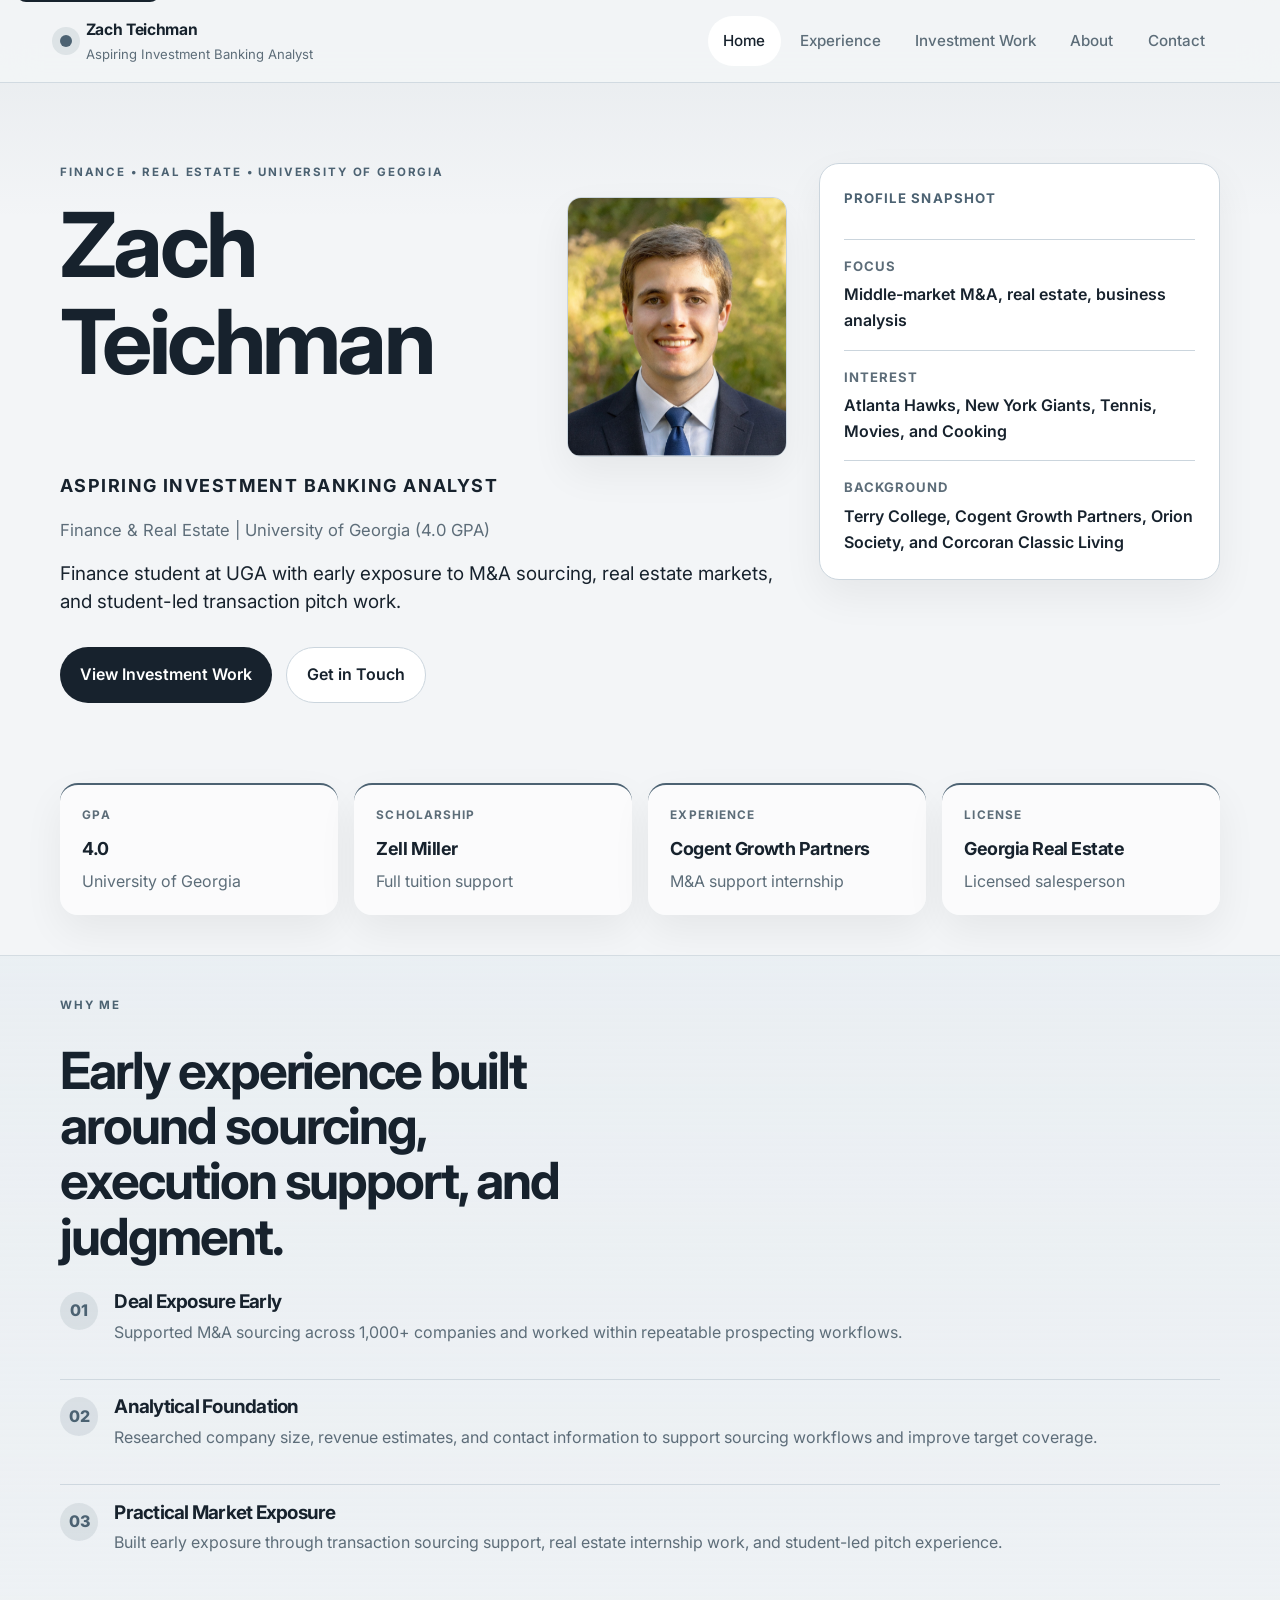
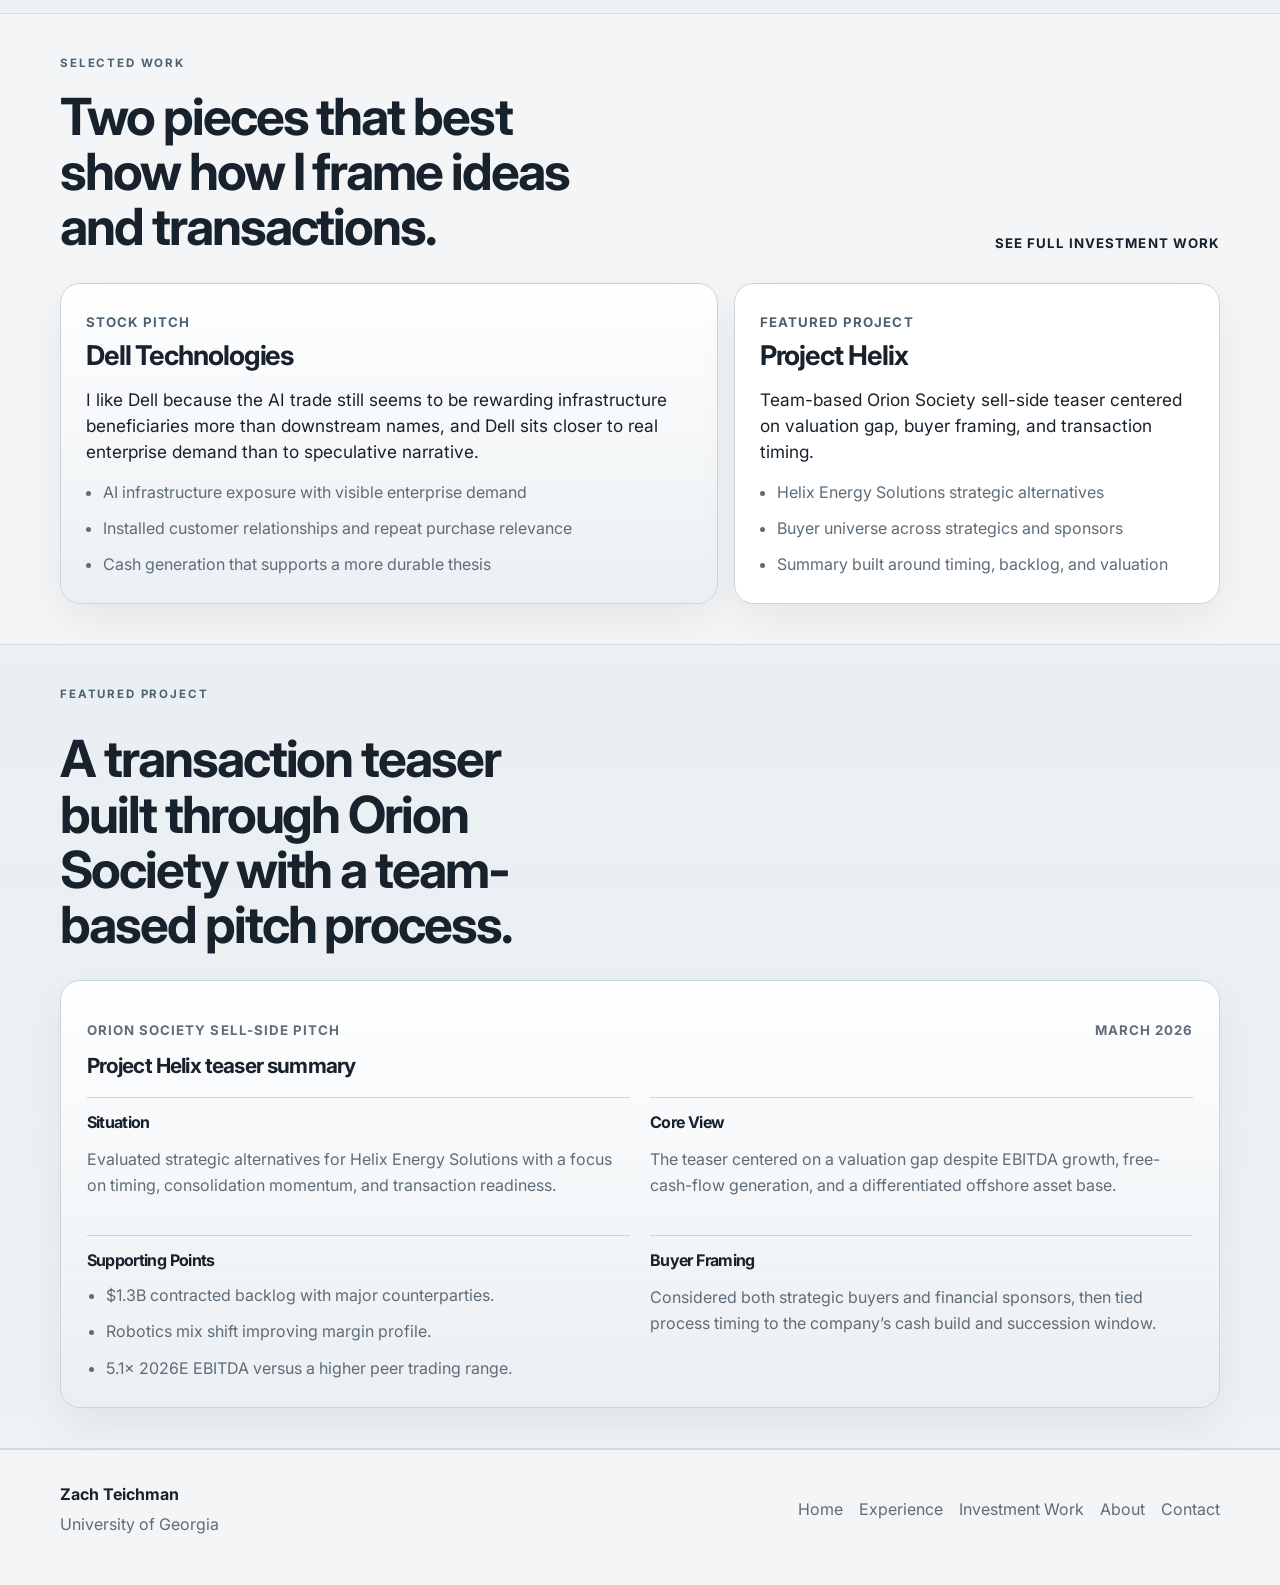
==== index.html @ d1f84307 "Refine homepage layout" ====
<!DOCTYPE html>
<html lang="en">
  <head>
    <meta charset="UTF-8" />
    <meta name="viewport" content="width=device-width, initial-scale=1.0" />
    <title>Zach Teichman | Aspiring Investment Banking Analyst</title>
    <meta
      name="description"
      content="Personal portfolio for Zach Teichman, an aspiring investment banking analyst focused on finance, real estate, and structured investment analysis."
    />
    <link rel="preconnect" href="https://fonts.googleapis.com" />
    <link rel="preconnect" href="https://fonts.gstatic.com" crossorigin />
    <link
      href="https://fonts.googleapis.com/css2?family=Inter:wght@400;500;600;700;800&display=swap"
      rel="stylesheet"
    />
    <link rel="stylesheet" href="styles.css" />
    <script defer src="script.js"></script>
  </head>
  <body data-page="home">
    <a class="skip-link" href="#main">Skip to content</a>
    <header class="site-header">
      <div class="container header-inner">
        <a class="brand" href="index.html" aria-label="Zach Teichman home">
          <span class="brand-mark"></span>
          <span class="brand-text">
            <strong>Zach Teichman</strong>
            <span>Aspiring Investment Banking Analyst</span>
          </span>
        </a>
        <button
          class="nav-toggle"
          type="button"
          aria-expanded="false"
          aria-controls="site-nav"
          aria-label="Open navigation"
        >
          <span></span>
          <span></span>
        </button>
        <nav class="site-nav" id="site-nav" aria-label="Primary">
          <a href="index.html">Home</a>
          <a href="experience.html">Experience</a>
          <a href="investment-work.html">Investment Work</a>
          <a href="about.html">About</a>
          <a href="contact.html">Contact</a>
        </nav>
      </div>
    </header>

    <main id="main">
      <section class="hero reveal-section">
        <div class="container hero-grid">
          <div class="hero-copy">
            <p class="eyebrow">Finance • Real Estate • University of Georgia</p>
            <div class="hero-name-row">
              <h1>Zach Teichman</h1>
              <img
                class="headshot-image hero-headshot"
                src="headshot.jpg"
                alt="Portrait of Zach Teichman"
              />
              <div class="headshot-placeholder hero-headshot-placeholder">
                Add your image as <strong>headshot.jpg</strong> in this folder.
              </div>
            </div>
            <p class="hero-title">Aspiring Investment Banking Analyst</p>
            <p class="hero-subtitle">
              Finance &amp; Real Estate | University of Georgia (4.0 GPA)
            </p>
            <p class="hero-value">
              Finance student at UGA with early exposure to M&amp;A sourcing, real
              estate markets, and student-led transaction pitch work.
            </p>
            <div class="hero-actions">
              <a class="button button-primary" href="investment-work.html"
                >View Investment Work</a
              >
              <a class="button button-secondary" href="contact.html">Get in Touch</a>
            </div>
          </div>
          <aside class="hero-panel">
            <div class="snapshot-shell">
              <div class="panel-label">Profile Snapshot</div>
              <dl class="metric-list">
                <div>
                  <dt>Focus</dt>
                  <dd>Middle-market M&amp;A, real estate, business analysis</dd>
                </div>
                <div>
                  <dt>Interest</dt>
                  <dd>Atlanta Hawks, New York Giants, Tennis, Movies, and Cooking</dd>
                </div>
                <div>
                  <dt>Background</dt>
                  <dd>Terry College, Cogent Growth Partners, Orion Society, and Corcoran Classic Living</dd>
                </div>
              </dl>
            </div>
          </aside>
        </div>
      </section>

      <section class="section reveal-section">
        <div class="container">
          <div class="proof-strip">
            <div class="proof-item">
              <span>GPA</span>
              <strong>4.0</strong>
              <p>University of Georgia</p>
            </div>
            <div class="proof-item">
              <span>Scholarship</span>
              <strong>Zell Miller</strong>
              <p>Full tuition support</p>
            </div>
            <div class="proof-item">
              <span>Experience</span>
              <strong>Cogent Growth Partners</strong>
              <p>M&amp;A support internship</p>
            </div>
            <div class="proof-item">
              <span>License</span>
              <strong>Georgia Real Estate</strong>
              <p>Licensed salesperson</p>
            </div>
          </div>
        </div>
      </section>

      <section class="section section-alt reveal-section">
        <div class="container">
          <div class="section-heading">
            <p class="eyebrow">Why Me</p>
            <h2>Early experience built around sourcing, execution support, and judgment.</h2>
          </div>
          <div class="credentials-list">
            <article class="credential-row">
              <div class="feature-index">01</div>
              <div>
                <h3>Deal Exposure Early</h3>
                <p>
                  Supported M&amp;A sourcing across 1,000+ companies and worked
                  within repeatable prospecting workflows.
                </p>
              </div>
            </article>
            <article class="credential-row">
              <div class="feature-index">02</div>
              <div>
                <h3>Analytical Foundation</h3>
                <p>
                  Researched company size, revenue estimates, and contact information
                  to support sourcing workflows and improve target coverage.
                </p>
              </div>
            </article>
            <article class="credential-row">
              <div class="feature-index">03</div>
              <div>
                <h3>Practical Market Exposure</h3>
                <p>
                  Built early exposure through transaction sourcing support, real
                  estate internship work, and student-led pitch experience.
                </p>
              </div>
            </article>
          </div>
        </div>
      </section>

      <section class="section reveal-section">
        <div class="container">
          <div class="section-heading section-heading-inline">
            <div>
              <p class="eyebrow">Selected Work</p>
              <h2>Two pieces that best show how I frame ideas and transactions.</h2>
            </div>
            <a class="text-link" href="investment-work.html">See full investment work</a>
          </div>
          <div class="featured-work-layout">
            <article class="spotlight-card spotlight-primary">
              <div class="spotlight-header">
                <span class="info-kicker">Stock Pitch</span>
                <h3>Dell Technologies</h3>
              </div>
              <p class="spotlight-summary">
                I like Dell because the AI trade still seems to be rewarding
                infrastructure beneficiaries more than downstream names, and Dell
                sits closer to real enterprise demand than to speculative narrative.
              </p>
              <ul class="clean-list">
                <li>AI infrastructure exposure with visible enterprise demand</li>
                <li>Installed customer relationships and repeat purchase relevance</li>
                <li>Cash generation that supports a more durable thesis</li>
              </ul>
            </article>
            <article class="spotlight-card">
              <div class="spotlight-header">
                <span class="info-kicker">Featured Project</span>
                <h3>Project Helix</h3>
              </div>
              <p class="spotlight-summary">
                Team-based Orion Society sell-side teaser centered on valuation gap,
                buyer framing, and transaction timing.
              </p>
              <ul class="clean-list">
                <li>Helix Energy Solutions strategic alternatives</li>
                <li>Buyer universe across strategics and sponsors</li>
                <li>Summary built around timing, backlog, and valuation</li>
              </ul>
            </article>
          </div>
        </div>
      </section>

      <section class="section section-alt reveal-section">
        <div class="container">
          <div class="section-heading">
            <p class="eyebrow">Featured Project</p>
            <h2>A transaction teaser built through Orion Society with a team-based pitch process.</h2>
          </div>
          <article class="analysis-card feature-project-card">
            <div class="analysis-header">
              <div>
                <p class="info-kicker">Orion Society Sell-Side Pitch</p>
                <h2>Project Helix teaser summary</h2>
              </div>
              <p class="role-meta">March 2026</p>
            </div>
            <div class="analysis-grid">
              <section>
                <h3>Situation</h3>
                <p>
                  Evaluated strategic alternatives for Helix Energy Solutions with a
                  focus on timing, consolidation momentum, and transaction readiness.
                </p>
              </section>
              <section>
                <h3>Core View</h3>
                <p>
                  The teaser centered on a valuation gap despite EBITDA growth,
                  free-cash-flow generation, and a differentiated offshore asset base.
                </p>
              </section>
              <section>
                <h3>Supporting Points</h3>
                <ul class="bullet-list compact">
                  <li>$1.3B contracted backlog with major counterparties.</li>
                  <li>Robotics mix shift improving margin profile.</li>
                  <li>5.1x 2026E EBITDA versus a higher peer trading range.</li>
                </ul>
              </section>
              <section>
                <h3>Buyer Framing</h3>
                <p>
                  Considered both strategic buyers and financial sponsors, then tied
                  process timing to the company’s cash build and succession window.
                </p>
              </section>
            </div>
          </article>
        </div>
      </section>
    </main>

    <footer class="site-footer">
      <div class="container footer-inner">
        <div>
          <strong>Zach Teichman</strong>
          <p>University of Georgia</p>
        </div>
        <div class="footer-links">
          <a href="index.html">Home</a>
          <a href="experience.html">Experience</a>
          <a href="investment-work.html">Investment Work</a>
          <a href="about.html">About</a>
          <a href="contact.html">Contact</a>
        </div>
      </div>
    </footer>
  </body>
</html>
---- styles.css ----
:root {
  --bg: #f3f5f7;
  --surface: #ffffff;
  --surface-alt: #e9eef2;
  --text: #17222d;
  --muted: #5d6d79;
  --line: #cbd5dd;
  --accent: #4c6272;
  --accent-soft: rgba(76, 98, 114, 0.12);
  --container: 1160px;
  --container-narrow: 820px;
  --radius: 20px;
  --shadow: 0 16px 40px rgba(20, 20, 20, 0.06);
}

*,
*::before,
*::after {
  box-sizing: border-box;
}

html {
  scroll-behavior: smooth;
}

body {
  margin: 0;
  min-width: 320px;
  font-family: "Inter", system-ui, sans-serif;
  background:
    linear-gradient(180deg, rgba(76, 98, 114, 0.08), transparent 220px),
    var(--bg);
  color: var(--text);
  line-height: 1.6;
}

a {
  color: inherit;
  text-decoration: none;
}

img {
  max-width: 100%;
  display: block;
}

button,
a {
  -webkit-tap-highlight-color: transparent;
}

.skip-link {
  position: absolute;
  left: 1rem;
  top: -3rem;
  padding: 0.75rem 1rem;
  background: var(--text);
  color: #fff;
  border-radius: 10px;
  z-index: 100;
}

.skip-link:focus {
  top: 1rem;
}

.container {
  width: min(calc(100% - 2rem), var(--container));
  margin: 0 auto;
}

.narrow {
  width: min(100%, var(--container-narrow));
}

.site-header {
  position: sticky;
  top: 0;
  z-index: 20;
  border-bottom: 1px solid rgba(203, 213, 221, 0.85);
  background: rgba(243, 245, 247, 0.9);
  backdrop-filter: blur(18px);
}

.header-inner {
  display: flex;
  align-items: center;
  justify-content: space-between;
  gap: 1rem;
  padding: 1rem 0;
}

.brand {
  display: inline-flex;
  align-items: center;
  gap: 0.85rem;
  min-width: 0;
}

.brand-mark {
  width: 12px;
  height: 12px;
  flex: 0 0 auto;
  border-radius: 999px;
  background: var(--accent);
  box-shadow: 0 0 0 8px var(--accent-soft);
}

.brand-text {
  display: grid;
  gap: 0.12rem;
}

.brand-text strong {
  font-size: 0.98rem;
  letter-spacing: -0.02em;
}

.brand-text span:last-child {
  color: var(--muted);
  font-size: 0.82rem;
}

.site-nav {
  display: flex;
  align-items: center;
  gap: 0.25rem;
}

.site-nav a {
  padding: 0.8rem 0.95rem;
  border-radius: 999px;
  color: var(--muted);
  font-size: 0.95rem;
  font-weight: 500;
  transition: color 180ms ease, background-color 180ms ease;
}

.site-nav a:hover,
.site-nav a:focus-visible,
.site-nav a.is-active {
  color: var(--text);
  background: var(--surface);
}

.nav-toggle {
  display: none;
  width: 48px;
  height: 48px;
  padding: 0;
  border: 1px solid var(--line);
  border-radius: 14px;
  background: var(--surface);
  align-items: center;
  justify-content: center;
  flex-direction: column;
  gap: 5px;
  cursor: pointer;
}

.nav-toggle span {
  width: 18px;
  height: 2px;
  background: var(--text);
  transition: transform 180ms ease, opacity 180ms ease;
}

.hero,
.page-hero {
  padding: 5rem 0 2.5rem;
}

.page-hero:has(h1:only-child) {
  padding-bottom: 1.25rem;
}

.hero-grid {
  display: grid;
  grid-template-columns: minmax(0, 1.45fr) minmax(300px, 0.8fr);
  gap: 2rem;
  align-items: end;
}

.hero-name-row {
  display: grid;
  grid-template-columns: minmax(0, 1fr) 220px;
  gap: 1.5rem;
  align-items: start;
}

.eyebrow {
  margin: 0 0 1rem;
  color: var(--accent);
  text-transform: uppercase;
  letter-spacing: 0.16em;
  font-size: 0.72rem;
  font-weight: 700;
}

h1,
h2,
h3 {
  margin: 0;
  letter-spacing: -0.04em;
  line-height: 1.08;
}

h1 {
  max-width: 11ch;
  font-size: clamp(3rem, 7vw, 5.9rem);
}

.hero-title {
  margin: 0.9rem 0 0.3rem;
  font-size: 1.12rem;
  font-weight: 700;
  color: var(--text);
  text-transform: uppercase;
  letter-spacing: 0.08em;
}

.hero-subtitle,
.hero-value,
.hero-note,
.page-intro,
.body-copy p,
.info-card p,
.feature-card p,
.work-card p,
.analysis-card p,
.bullet-list,
.idea-row span {
  color: var(--muted);
}

.hero-subtitle,
.hero-value,
.hero-note,
.page-intro {
  max-width: 62ch;
  font-size: 1.04rem;
}

.hero-value {
  margin-top: 1rem;
  color: var(--text);
  font-size: 1.18rem;
  line-height: 1.45;
}

.hero-note {
  margin-top: 0.9rem;
}

.hero-actions {
  display: flex;
  flex-wrap: wrap;
  gap: 0.9rem;
  margin-top: 2rem;
}

.button {
  display: inline-flex;
  align-items: center;
  justify-content: center;
  min-height: 48px;
  padding: 0.9rem 1.25rem;
  border-radius: 999px;
  font-weight: 600;
  transition: transform 180ms ease, background-color 180ms ease, color 180ms ease;
}

.button:hover,
.button:focus-visible {
  transform: translateY(-1px);
}

.button-primary {
  background: var(--text);
  color: #fff;
}

.button-secondary {
  border: 1px solid var(--line);
  background: var(--surface);
}

.hero-panel,
.info-card,
.feature-card,
.work-card,
.analysis-card,
.contact-card,
.timeline-item {
  background: var(--surface);
  border: 1px solid var(--line);
  border-radius: var(--radius);
  box-shadow: var(--shadow);
}

.hero-panel {
  display: grid;
  gap: 1rem;
  padding: 1.5rem;
  align-self: start;
}

.snapshot-shell {
  display: grid;
  gap: 0.85rem;
}

.headshot-placeholder {
  min-height: 360px;
  display: flex;
  align-items: flex-end;
  padding: 1.2rem;
  border: 1px dashed var(--line);
  border-radius: calc(var(--radius) - 6px);
  background:
    linear-gradient(180deg, rgba(76, 98, 114, 0.12), rgba(23, 34, 45, 0.03)),
    var(--surface-alt);
  color: var(--muted);
  font-weight: 500;
}

.headshot-image {
  display: none;
  width: 100%;
  min-height: 360px;
  max-height: 460px;
  object-fit: cover;
  object-position: center top;
  border: 1px solid var(--line);
  border-radius: calc(var(--radius) - 6px);
}

.hero-headshot {
  min-height: auto;
  height: 260px;
  max-height: none;
  box-shadow: var(--shadow);
}

.hero-headshot-placeholder {
  min-height: 260px;
}

.panel-label,
.info-kicker,
.role-meta,
.text-link {
  font-size: 0.83rem;
  font-weight: 700;
  letter-spacing: 0.08em;
  text-transform: uppercase;
}

.panel-label,
.info-kicker {
  color: var(--accent);
}

.metric-list {
  display: grid;
  gap: 1rem;
  margin: 1rem 0 0;
}

.metric-list div {
  padding-top: 1rem;
  border-top: 1px solid var(--line);
}

.metric-list dt {
  margin-bottom: 0.35rem;
  font-size: 0.82rem;
  font-weight: 700;
  letter-spacing: 0.08em;
  text-transform: uppercase;
  color: var(--muted);
}

.metric-list dd {
  margin: 0;
  font-weight: 600;
}

.section {
  padding: 2.5rem 0;
}

.section-alt {
  background: linear-gradient(180deg, rgba(233, 238, 242, 0.92), rgba(233, 238, 242, 0.55));
  border-top: 1px solid rgba(203, 213, 221, 0.75);
  border-bottom: 1px solid rgba(203, 213, 221, 0.75);
}

.section-heading {
  display: grid;
  gap: 0.75rem;
  margin-bottom: 1.75rem;
}

.section-heading h2,
.page-hero h1 {
  max-width: 16ch;
  font-size: clamp(2.1rem, 4vw, 3.7rem);
}

.section-heading-inline {
  grid-template-columns: minmax(0, 1fr) auto;
  align-items: end;
}

.text-link {
  color: var(--text);
}

.proof-grid,
.feature-grid,
.work-grid,
.detail-grid {
  display: grid;
  grid-template-columns: repeat(12, minmax(0, 1fr));
  gap: 1rem;
}

.proof-grid .info-card {
  grid-column: span 4;
}

.feature-grid .feature-card,
.work-grid .work-card,
.detail-grid .info-card {
  grid-column: span 4;
}

.info-card,
.feature-card,
.work-card {
  padding: 1.4rem;
}

.info-card h3,
.feature-card h3,
.work-card h3,
.analysis-card h2,
.timeline-item h2 {
  margin-top: 0.6rem;
  font-size: 1.3rem;
}

.feature-index {
  display: inline-flex;
  align-items: center;
  justify-content: center;
  width: 2.4rem;
  height: 2.4rem;
  border-radius: 999px;
  background: var(--accent-soft);
  color: var(--accent);
  font-weight: 800;
}

.proof-strip {
  display: grid;
  grid-template-columns: repeat(4, minmax(0, 1fr));
  gap: 1rem;
}

.proof-item {
  padding: 1.3rem 1.4rem;
  border-top: 2px solid var(--accent);
  background: rgba(255, 255, 255, 0.62);
  border-radius: 18px;
  backdrop-filter: blur(12px);
  box-shadow: var(--shadow);
}

.proof-item span {
  display: block;
  margin-bottom: 0.6rem;
  color: var(--muted);
  text-transform: uppercase;
  letter-spacing: 0.09em;
  font-size: 0.74rem;
  font-weight: 700;
}

.proof-item strong {
  display: block;
  font-size: 1.12rem;
  letter-spacing: -0.03em;
}

.proof-item p {
  margin: 0.35rem 0 0;
  color: var(--muted);
}

.credibility-layout {
  display: grid;
  grid-template-columns: minmax(0, 1.35fr) minmax(280px, 0.8fr);
  gap: 1.25rem;
  align-items: start;
}

.credentials-list {
  display: grid;
  gap: 1rem;
}

.credential-row {
  display: grid;
  grid-template-columns: auto minmax(0, 1fr);
  gap: 1rem;
  align-items: start;
  padding: 1.1rem 0;
  border-top: 1px solid rgba(203, 213, 221, 0.9);
}

.credential-row:first-child {
  padding-top: 0;
  border-top: 0;
}

.credential-row h3 {
  font-size: 1.18rem;
}

.credential-row p {
  margin: 0.45rem 0 0;
  color: var(--muted);
}

.focus-panel {
  padding: 1.5rem;
  background: linear-gradient(180deg, rgba(255, 255, 255, 0.88), rgba(233, 238, 242, 0.72));
  border: 1px solid var(--line);
  border-radius: var(--radius);
  box-shadow: var(--shadow);
}

.focus-panel h3 {
  margin-top: 0.25rem;
  font-size: 1.45rem;
}

.clean-list {
  margin: 1rem 0 0;
  padding-left: 1.1rem;
  color: var(--muted);
}

.clean-list li + li {
  margin-top: 0.65rem;
}

.featured-work-layout {
  display: grid;
  grid-template-columns: minmax(0, 1.15fr) minmax(0, 0.85fr);
  gap: 1rem;
}

.spotlight-card {
  padding: 1.55rem;
  background: var(--surface);
  border: 1px solid var(--line);
  border-radius: var(--radius);
  box-shadow: var(--shadow);
  transition: transform 220ms ease, box-shadow 220ms ease;
}

.spotlight-card:hover {
  transform: translateY(-2px);
  box-shadow: 0 20px 50px rgba(20, 20, 20, 0.09);
}

.spotlight-primary {
  background: linear-gradient(180deg, rgba(255, 255, 255, 0.94), rgba(233, 238, 242, 0.8));
}

.spotlight-header h3 {
  margin-top: 0.45rem;
  font-size: 1.7rem;
}

.spotlight-summary {
  margin: 1rem 0 0;
  color: var(--text);
  font-size: 1.08rem;
  line-height: 1.5;
}

.feature-project-card {
  background: linear-gradient(180deg, rgba(255, 255, 255, 0.94), rgba(233, 238, 242, 0.82));
}

.page-main {
  padding-bottom: 2rem;
}

.timeline {
  display: grid;
  gap: 1.25rem;
}

.timeline-item,
.analysis-card,
.contact-card {
  padding: 1.6rem;
}

.role-header,
.analysis-header,
.contact-row,
.idea-row {
  display: flex;
  align-items: baseline;
  justify-content: space-between;
  gap: 1rem;
}

.role-meta {
  color: var(--muted);
}

.bullet-list {
  margin: 1.25rem 0 0;
  padding-left: 1.2rem;
}

.bullet-list li + li {
  margin-top: 0.7rem;
}

.compact {
  margin-top: 0.85rem;
}

.analysis-card + .analysis-card {
  margin-top: 1rem;
}

.about-highlight,
.about-personal {
  margin-top: 1.5rem;
}

.about-photo-block {
  margin-bottom: 1.5rem;
}

.about-photo-card {
  overflow: hidden;
}

.family-photo-image {
  display: none;
  width: 100%;
  max-height: 520px;
  object-fit: cover;
  object-position: center;
  border-radius: calc(var(--radius) - 2px);
}

.family-photo-placeholder {
  display: flex;
  align-items: flex-end;
  min-height: 280px;
  padding: 1.2rem;
  border: 1px dashed var(--line);
  border-radius: calc(var(--radius) - 6px);
  background:
    linear-gradient(180deg, rgba(76, 98, 114, 0.12), rgba(23, 34, 45, 0.03)),
    var(--surface-alt);
  color: var(--muted);
  font-weight: 500;
}

.analysis-grid {
  display: grid;
  grid-template-columns: repeat(2, minmax(0, 1fr));
  gap: 1.25rem;
  margin-top: 1.25rem;
}

.analysis-grid section {
  padding-top: 1rem;
  border-top: 1px solid var(--line);
}

.analysis-grid h3 {
  font-size: 1rem;
}

.resource-links {
  display: grid;
  gap: 0.85rem;
  margin-top: 1.25rem;
  padding-top: 1rem;
  border-top: 1px solid var(--line);
}

.pitch-banner {
  display: grid;
  grid-template-columns: minmax(0, 0.7fr) minmax(0, 1fr);
  gap: 1.25rem;
  padding: 1.25rem 1.4rem;
  margin-bottom: 1rem;
  background: linear-gradient(180deg, rgba(233, 238, 242, 0.82), rgba(255, 255, 255, 0.88));
  border: 1px solid var(--line);
  border-radius: 18px;
}

.pitch-banner h2 {
  margin-top: 0.2rem;
  font-size: 1.9rem;
}

.pitch-banner p {
  margin: 0;
  color: var(--muted);
  align-self: center;
}

.pitch-banner-secondary {
  margin-top: 1rem;
}

.pitch-card {
  transition: transform 220ms ease, box-shadow 220ms ease;
}

.pitch-card:hover {
  transform: translateY(-2px);
  box-shadow: 0 20px 50px rgba(20, 20, 20, 0.09);
}

.pitch-card-primary {
  border-top: 2px solid var(--accent);
}

.resource-note {
  margin: 0;
  color: var(--muted);
  font-size: 0.96rem;
}

.idea-list {
  display: grid;
  gap: 0.9rem;
  margin-top: 1.25rem;
}

.idea-row {
  padding-top: 0.9rem;
  border-top: 1px solid var(--line);
}

.body-copy {
  display: grid;
  gap: 1rem;
}

.contact-card {
  display: grid;
  gap: 1rem;
}

.contact-row {
  padding-top: 0.9rem;
  border-top: 1px solid var(--line);
}

.contact-row:first-child {
  padding-top: 0;
  border-top: 0;
}

.contact-row span {
  color: var(--muted);
  text-transform: uppercase;
  letter-spacing: 0.08em;
  font-size: 0.8rem;
  font-weight: 700;
}

.contact-row a {
  font-weight: 600;
  color: var(--accent);
  text-decoration: underline;
  text-decoration-color: rgba(76, 98, 114, 0.35);
  text-underline-offset: 0.18em;
  transition: color 180ms ease, text-decoration-color 180ms ease;
}

.contact-row a:hover,
.contact-row a:focus-visible {
  color: var(--text);
  text-decoration-color: var(--accent);
}

.site-footer {
  padding: 2rem 0 3rem;
  border-top: 1px solid rgba(203, 213, 221, 0.85);
}

.footer-inner {
  display: flex;
  align-items: center;
  justify-content: space-between;
  gap: 1rem;
}

.footer-inner p {
  margin: 0.25rem 0 0;
  color: var(--muted);
}

.footer-links {
  display: flex;
  flex-wrap: wrap;
  justify-content: flex-end;
  gap: 1rem;
  color: var(--muted);
}

:focus-visible {
  outline: 3px solid rgba(76, 98, 114, 0.35);
  outline-offset: 3px;
}

.reveal-section {
  opacity: 0;
  transform: translateY(14px);
  animation: section-reveal 560ms ease forwards;
}

.reveal-section:nth-of-type(1) {
  animation-delay: 40ms;
}

.reveal-section:nth-of-type(2) {
  animation-delay: 110ms;
}

.reveal-section:nth-of-type(3) {
  animation-delay: 180ms;
}

.reveal-section:nth-of-type(4) {
  animation-delay: 250ms;
}

.reveal-section:nth-of-type(5) {
  animation-delay: 320ms;
}

@keyframes section-reveal {
  to {
    opacity: 1;
    transform: translateY(0);
  }
}

@media (max-width: 960px) {
  .hero-grid,
  .section-heading-inline,
  .analysis-grid,
  .credibility-layout,
  .featured-work-layout,
  .pitch-banner {
    grid-template-columns: 1fr;
  }

  .hero-name-row {
    grid-template-columns: 1fr;
  }

  .proof-strip {
    grid-template-columns: repeat(2, minmax(0, 1fr));
  }

  .hero-headshot,
  .hero-headshot-placeholder {
    max-width: 260px;
  }

  .proof-grid .info-card,
  .feature-grid .feature-card,
  .work-grid .work-card,
  .detail-grid .info-card {
    grid-column: span 6;
  }
}

@media (max-width: 760px) {
  .site-nav {
    position: absolute;
    inset: calc(100% + 0.75rem) 1rem auto;
    display: none;
    flex-direction: column;
    align-items: stretch;
    padding: 0.75rem;
    border: 1px solid var(--line);
    border-radius: 18px;
    background: rgba(255, 255, 255, 0.96);
    box-shadow: var(--shadow);
  }

  .site-nav.is-open {
    display: flex;
  }

  .site-nav a {
    border-radius: 12px;
  }

  .nav-toggle {
    display: inline-flex;
  }

  .brand-text span:last-child {
    display: none;
  }

  .hero,
  .page-hero {
    padding-top: 3.75rem;
  }

  .proof-strip {
    grid-template-columns: 1fr;
  }

  .proof-grid .info-card,
  .feature-grid .feature-card,
  .work-grid .work-card,
  .detail-grid .info-card {
    grid-column: 1 / -1;
  }

  .role-header,
  .analysis-header,
  .contact-row,
  .idea-row,
  .footer-inner {
    flex-direction: column;
    align-items: flex-start;
  }

  .footer-links {
    justify-content: flex-start;
  }
}

@media (prefers-reduced-motion: reduce) {
  html {
    scroll-behavior: auto;
  }

  *,
  *::before,
  *::after {
    animation: none !important;
    transition: none !important;
  }
}
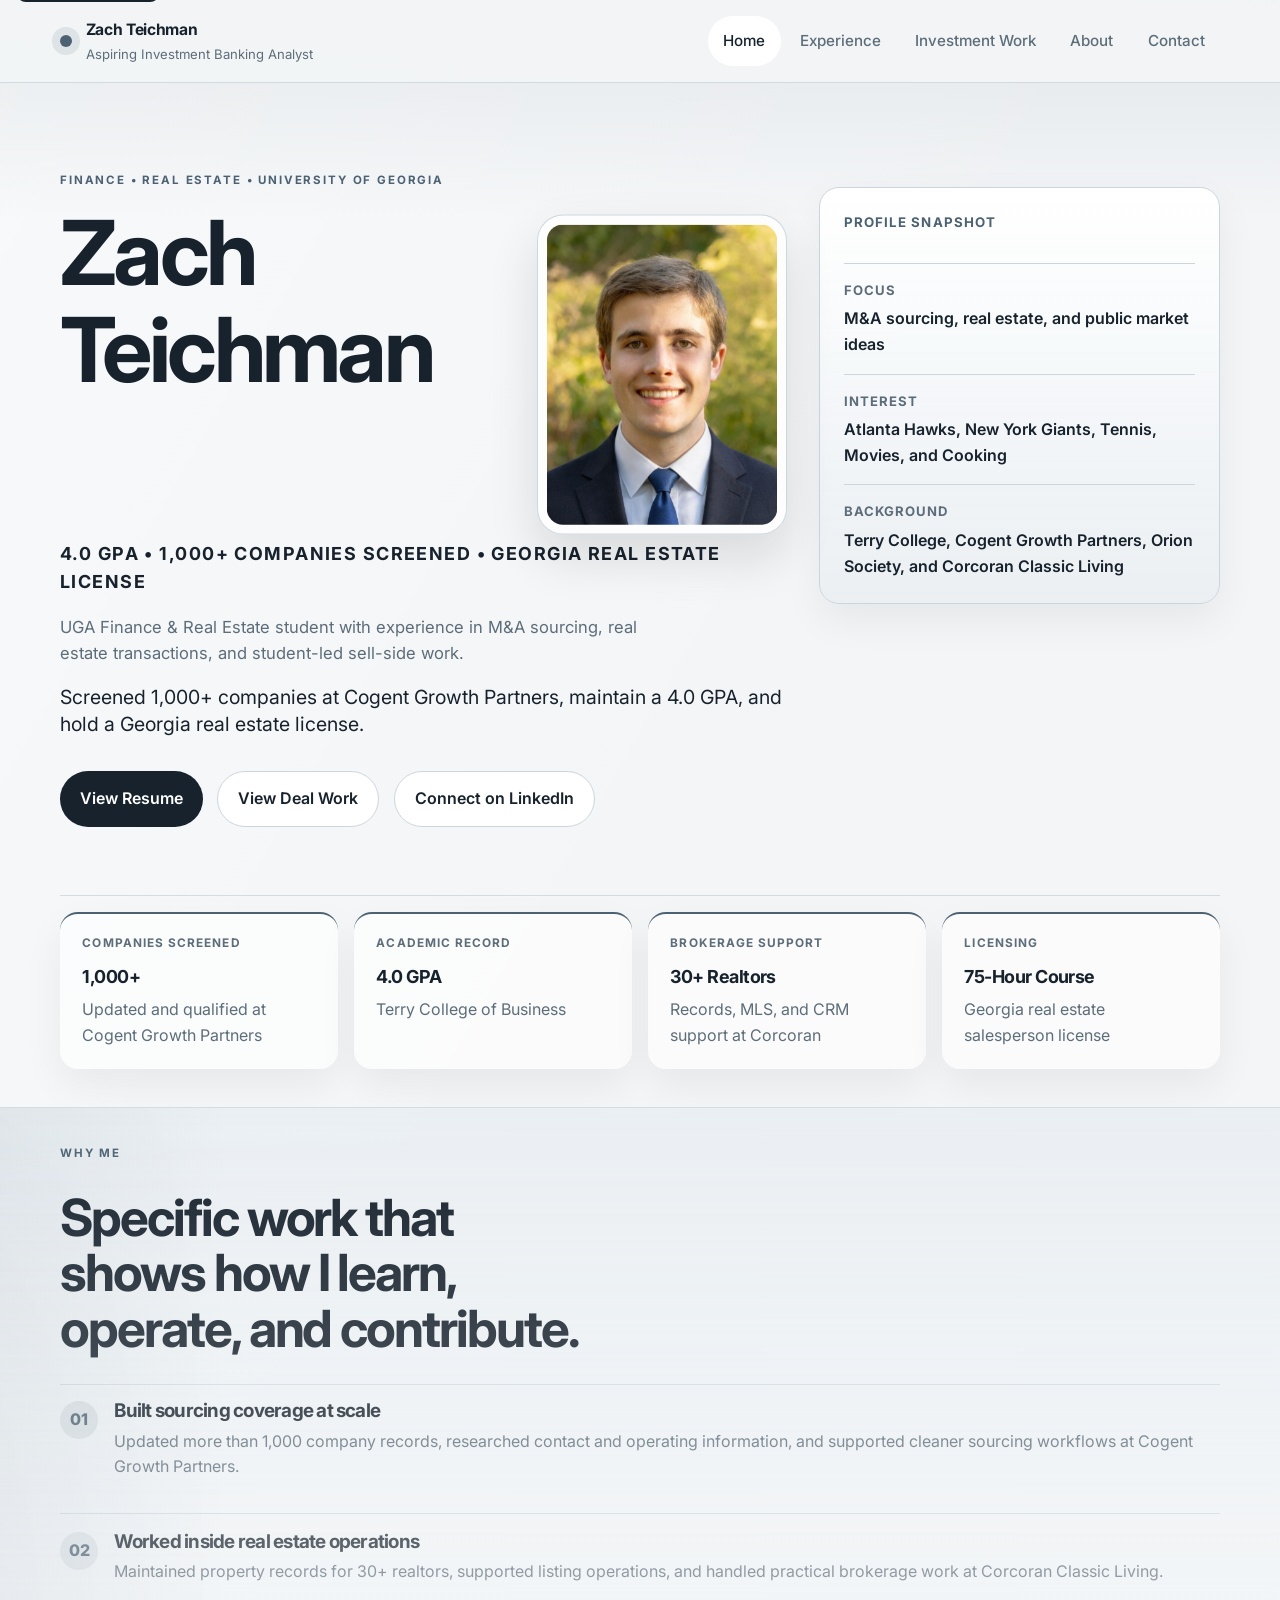
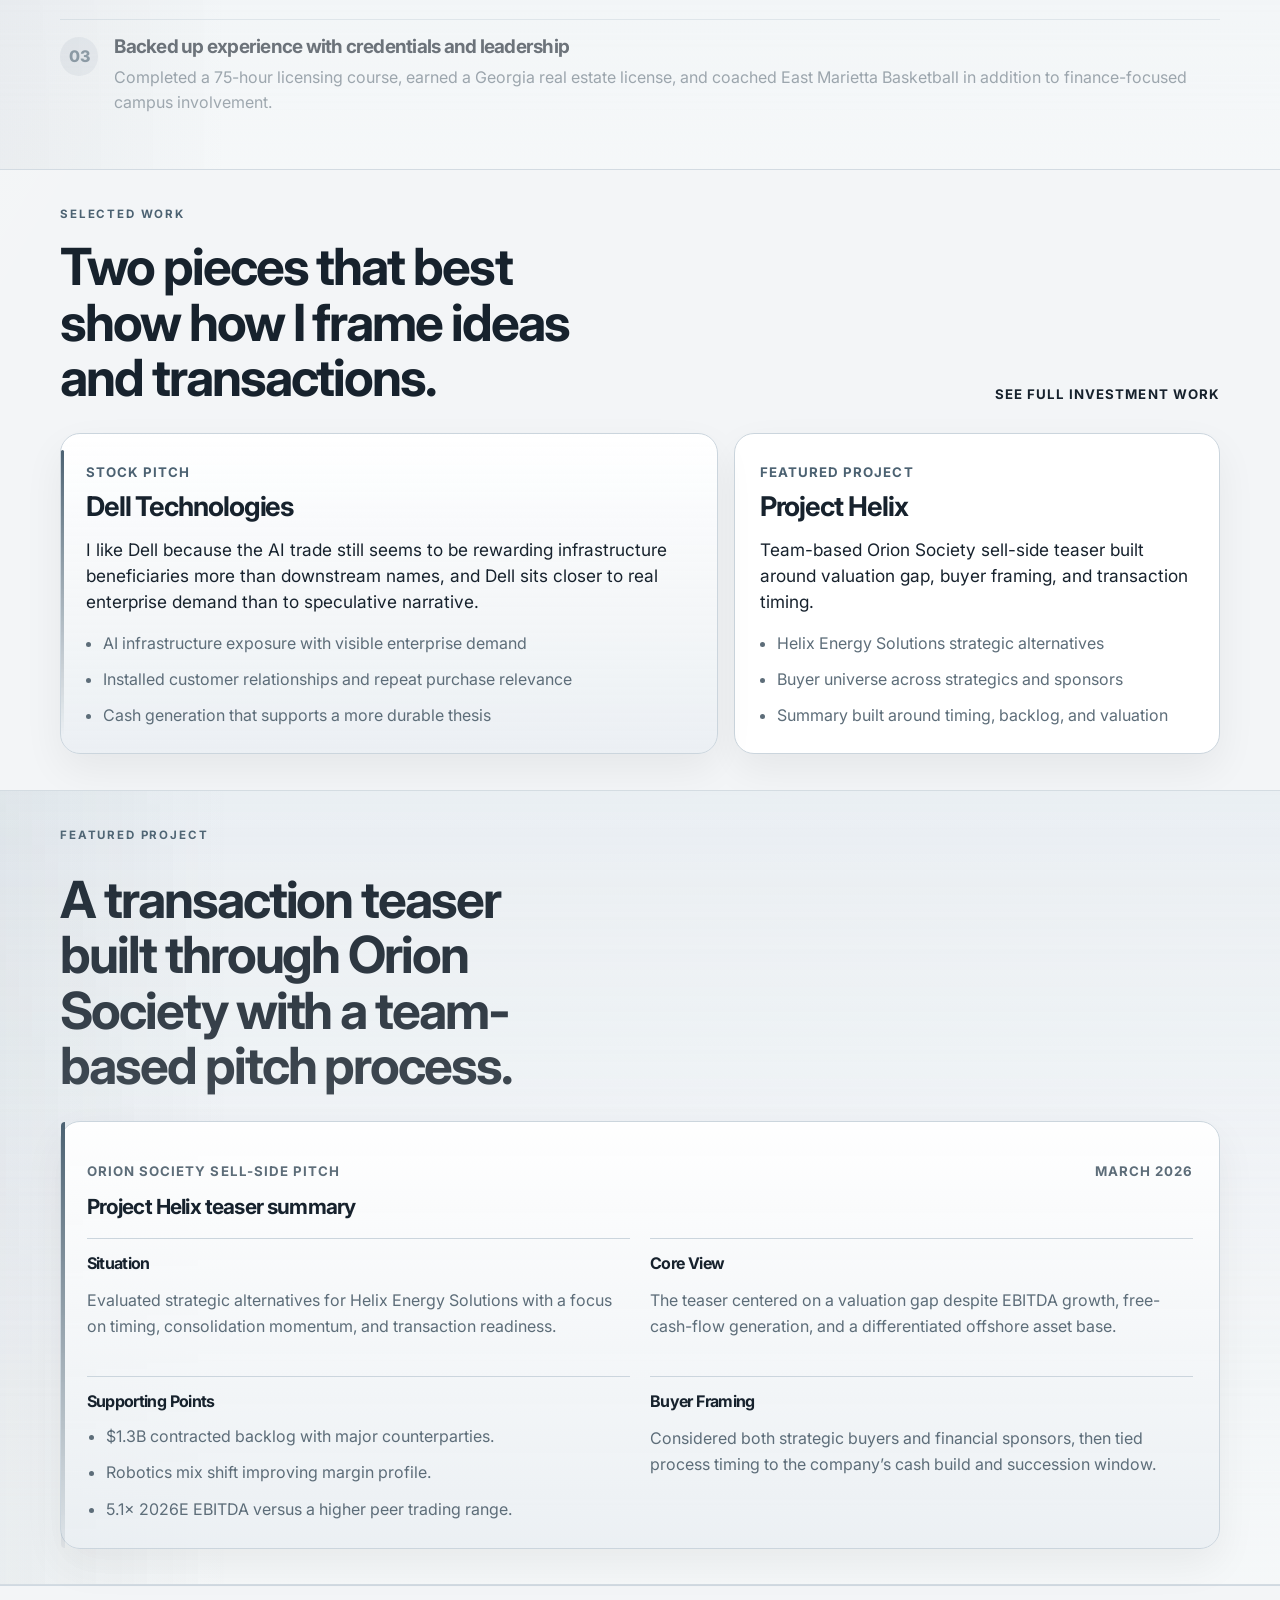
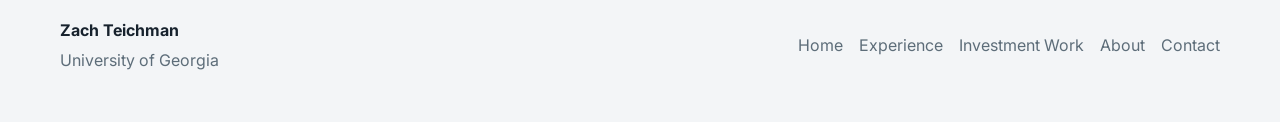
==== commit 2b677f43: "Tighten homepage and experience hero copy" ====
--- a/index.html
+++ b/index.html
@@ -64,19 +64,27 @@
                 Add your image as <strong>headshot.jpg</strong> in this folder.
               </div>
             </div>
-            <p class="hero-title">Aspiring Investment Banking Analyst</p>
+            <p class="hero-title">4.0 GPA • 1,000+ Companies Screened • Georgia Real Estate License</p>
             <p class="hero-subtitle">
-              Finance &amp; Real Estate | University of Georgia (4.0 GPA)
+              UGA Finance &amp; Real Estate student with experience in M&amp;A sourcing,
+              real estate transactions, and student-led sell-side work.
             </p>
             <p class="hero-value">
-              Finance student at UGA with early exposure to M&amp;A sourcing, real
-              estate markets, and student-led transaction pitch work.
+              Screened 1,000+ companies at Cogent Growth Partners, maintain a 4.0
+              GPA, and hold a Georgia real estate license.
             </p>
             <div class="hero-actions">
-              <a class="button button-primary" href="investment-work.html"
-                >View Investment Work</a
+              <a class="button button-primary" href="ZachTeichman_Resume.pdf" target="_blank" rel="noreferrer"
+                >View Resume</a
               >
-              <a class="button button-secondary" href="contact.html">Get in Touch</a>
+              <a class="button button-secondary" href="investment-work.html">View Deal Work</a>
+              <a
+                class="button button-secondary"
+                href="https://www.linkedin.com/in/zachteichman/"
+                target="_blank"
+                rel="noreferrer"
+                >Connect on LinkedIn</a
+              >
             </div>
           </div>
           <aside class="hero-panel">
@@ -85,7 +93,7 @@
               <dl class="metric-list">
                 <div>
                   <dt>Focus</dt>
-                  <dd>Middle-market M&amp;A, real estate, business analysis</dd>
+                  <dd>M&amp;A sourcing, real estate, and public market ideas</dd>
                 </div>
                 <div>
                   <dt>Interest</dt>
@@ -105,24 +113,24 @@
         <div class="container">
           <div class="proof-strip">
             <div class="proof-item">
-              <span>GPA</span>
-              <strong>4.0</strong>
-              <p>University of Georgia</p>
-            </div>
-            <div class="proof-item">
-              <span>Scholarship</span>
-              <strong>Zell Miller</strong>
-              <p>Full tuition support</p>
-            </div>
-            <div class="proof-item">
-              <span>Experience</span>
-              <strong>Cogent Growth Partners</strong>
-              <p>M&amp;A support internship</p>
-            </div>
-            <div class="proof-item">
-              <span>License</span>
-              <strong>Georgia Real Estate</strong>
-              <p>Licensed salesperson</p>
+              <span>Companies Screened</span>
+              <strong>1,000+</strong>
+              <p>Updated and qualified at Cogent Growth Partners</p>
+            </div>
+            <div class="proof-item">
+              <span>Academic Record</span>
+              <strong>4.0 GPA</strong>
+              <p>Terry College of Business</p>
+            </div>
+            <div class="proof-item">
+              <span>Brokerage Support</span>
+              <strong>30+ Realtors</strong>
+              <p>Records, MLS, and CRM support at Corcoran</p>
+            </div>
+            <div class="proof-item">
+              <span>Licensing</span>
+              <strong>75-Hour Course</strong>
+              <p>Georgia real estate salesperson license</p>
             </div>
           </div>
         </div>
@@ -132,36 +140,39 @@
         <div class="container">
           <div class="section-heading">
             <p class="eyebrow">Why Me</p>
-            <h2>Early experience built around sourcing, execution support, and judgment.</h2>
+            <h2>Specific work that shows how I learn, operate, and contribute.</h2>
           </div>
           <div class="credentials-list">
             <article class="credential-row">
               <div class="feature-index">01</div>
               <div>
-                <h3>Deal Exposure Early</h3>
-                <p>
-                  Supported M&amp;A sourcing across 1,000+ companies and worked
-                  within repeatable prospecting workflows.
+                <h3>Built sourcing coverage at scale</h3>
+                <p>
+                  Updated more than 1,000 company records, researched contact and
+                  operating information, and supported cleaner sourcing workflows at
+                  Cogent Growth Partners.
                 </p>
               </div>
             </article>
             <article class="credential-row">
               <div class="feature-index">02</div>
               <div>
-                <h3>Analytical Foundation</h3>
-                <p>
-                  Researched company size, revenue estimates, and contact information
-                  to support sourcing workflows and improve target coverage.
+                <h3>Worked inside real estate operations</h3>
+                <p>
+                  Maintained property records for 30+ realtors, supported listing
+                  operations, and handled practical brokerage work at Corcoran
+                  Classic Living.
                 </p>
               </div>
             </article>
             <article class="credential-row">
               <div class="feature-index">03</div>
               <div>
-                <h3>Practical Market Exposure</h3>
-                <p>
-                  Built early exposure through transaction sourcing support, real
-                  estate internship work, and student-led pitch experience.
+                <h3>Backed up experience with credentials and leadership</h3>
+                <p>
+                  Completed a 75-hour licensing course, earned a Georgia real
+                  estate license, and coached East Marietta Basketball in addition
+                  to finance-focused campus involvement.
                 </p>
               </div>
             </article>
@@ -201,8 +212,8 @@
                 <h3>Project Helix</h3>
               </div>
               <p class="spotlight-summary">
-                Team-based Orion Society sell-side teaser centered on valuation gap,
-                buyer framing, and transaction timing.
+                Team-based Orion Society sell-side teaser built around valuation
+                gap, buyer framing, and transaction timing.
               </p>
               <ul class="clean-list">
                 <li>Helix Energy Solutions strategic alternatives</li>
--- a/styles.css
+++ b/styles.css
@@ -28,7 +28,8 @@
   min-width: 320px;
   font-family: "Inter", system-ui, sans-serif;
   background:
-    linear-gradient(180deg, rgba(76, 98, 114, 0.08), transparent 220px),
+    linear-gradient(180deg, rgba(76, 98, 114, 0.1), transparent 220px),
+    linear-gradient(120deg, rgba(255, 255, 255, 0.4), transparent 38%),
     var(--bg);
   color: var(--text);
   line-height: 1.6;
@@ -167,7 +168,7 @@
 
 .hero,
 .page-hero {
-  padding: 5rem 0 2.5rem;
+  padding: 5.5rem 0 2rem;
 }
 
 .page-hero:has(h1:only-child) {
@@ -178,13 +179,13 @@
   display: grid;
   grid-template-columns: minmax(0, 1.45fr) minmax(300px, 0.8fr);
   gap: 2rem;
-  align-items: end;
+  align-items: start;
 }
 
 .hero-name-row {
   display: grid;
-  grid-template-columns: minmax(0, 1fr) 220px;
-  gap: 1.5rem;
+  grid-template-columns: minmax(0, 1fr) 250px;
+  gap: 1.75rem;
   align-items: start;
 }
 
@@ -244,8 +245,8 @@
 .hero-value {
   margin-top: 1rem;
   color: var(--text);
-  font-size: 1.18rem;
-  line-height: 1.45;
+  font-size: 1.22rem;
+  line-height: 1.42;
 }
 
 .hero-note {
@@ -303,6 +304,8 @@
   gap: 1rem;
   padding: 1.5rem;
   align-self: start;
+  margin-top: 1rem;
+  background: linear-gradient(180deg, rgba(255, 255, 255, 0.96), rgba(233, 238, 242, 0.85));
 }
 
 .snapshot-shell {
@@ -337,13 +340,18 @@
 
 .hero-headshot {
   min-height: auto;
-  height: 260px;
+  height: 320px;
   max-height: none;
-  box-shadow: var(--shadow);
+  padding: 0.55rem;
+  background: rgba(255, 255, 255, 0.78);
+  border: 1px solid rgba(203, 213, 221, 0.95);
+  border-radius: 26px;
+  box-shadow: 0 22px 50px rgba(20, 20, 20, 0.12);
+  transform: translateY(0.6rem);
 }
 
 .hero-headshot-placeholder {
-  min-height: 260px;
+  min-height: 320px;
 }
 
 .panel-label,
@@ -387,13 +395,24 @@
 }
 
 .section {
-  padding: 2.5rem 0;
+  padding: 2.2rem 0;
 }
 
 .section-alt {
   background: linear-gradient(180deg, rgba(233, 238, 242, 0.92), rgba(233, 238, 242, 0.55));
   border-top: 1px solid rgba(203, 213, 221, 0.75);
   border-bottom: 1px solid rgba(203, 213, 221, 0.75);
+  position: relative;
+}
+
+.section-alt::before {
+  content: "";
+  position: absolute;
+  inset: 0;
+  background:
+    linear-gradient(90deg, rgba(76, 98, 114, 0.07), transparent 18%),
+    linear-gradient(180deg, transparent, rgba(255, 255, 255, 0.45));
+  pointer-events: none;
 }
 
 .section-heading {
@@ -467,6 +486,8 @@
   display: grid;
   grid-template-columns: repeat(4, minmax(0, 1fr));
   gap: 1rem;
+  padding: 1rem 0 0.2rem;
+  border-top: 1px solid rgba(203, 213, 221, 0.8);
 }
 
 .proof-item {
@@ -476,6 +497,12 @@
   border-radius: 18px;
   backdrop-filter: blur(12px);
   box-shadow: var(--shadow);
+  transition: transform 220ms ease, box-shadow 220ms ease;
+}
+
+.proof-item:hover {
+  transform: translateY(-2px);
+  box-shadow: 0 20px 46px rgba(20, 20, 20, 0.09);
 }
 
 .proof-item span {
@@ -509,6 +536,8 @@
 .credentials-list {
   display: grid;
   gap: 1rem;
+  padding: 1rem 0 0;
+  border-top: 1px solid rgba(203, 213, 221, 0.8);
 }
 
 .credential-row {
@@ -518,11 +547,16 @@
   align-items: start;
   padding: 1.1rem 0;
   border-top: 1px solid rgba(203, 213, 221, 0.9);
+  transition: transform 220ms ease;
 }
 
 .credential-row:first-child {
   padding-top: 0;
   border-top: 0;
+}
+
+.credential-row:hover {
+  transform: translateX(4px);
 }
 
 .credential-row h3 {
@@ -561,6 +595,7 @@
   display: grid;
   grid-template-columns: minmax(0, 1.15fr) minmax(0, 0.85fr);
   gap: 1rem;
+  align-items: stretch;
 }
 
 .spotlight-card {
@@ -579,6 +614,16 @@
 
 .spotlight-primary {
   background: linear-gradient(180deg, rgba(255, 255, 255, 0.94), rgba(233, 238, 242, 0.8));
+  position: relative;
+}
+
+.spotlight-primary::after {
+  content: "";
+  position: absolute;
+  inset: 1rem auto 1rem 0;
+  width: 3px;
+  border-radius: 999px;
+  background: linear-gradient(180deg, var(--accent), transparent);
 }
 
 .spotlight-header h3 {
@@ -595,6 +640,16 @@
 
 .feature-project-card {
   background: linear-gradient(180deg, rgba(255, 255, 255, 0.94), rgba(233, 238, 242, 0.82));
+  position: relative;
+}
+
+.feature-project-card::before {
+  content: "";
+  position: absolute;
+  inset: 0 auto 0 0;
+  width: 4px;
+  background: linear-gradient(180deg, var(--accent), rgba(76, 98, 114, 0.08));
+  border-radius: var(--radius) 0 0 var(--radius);
 }
 
 .page-main {
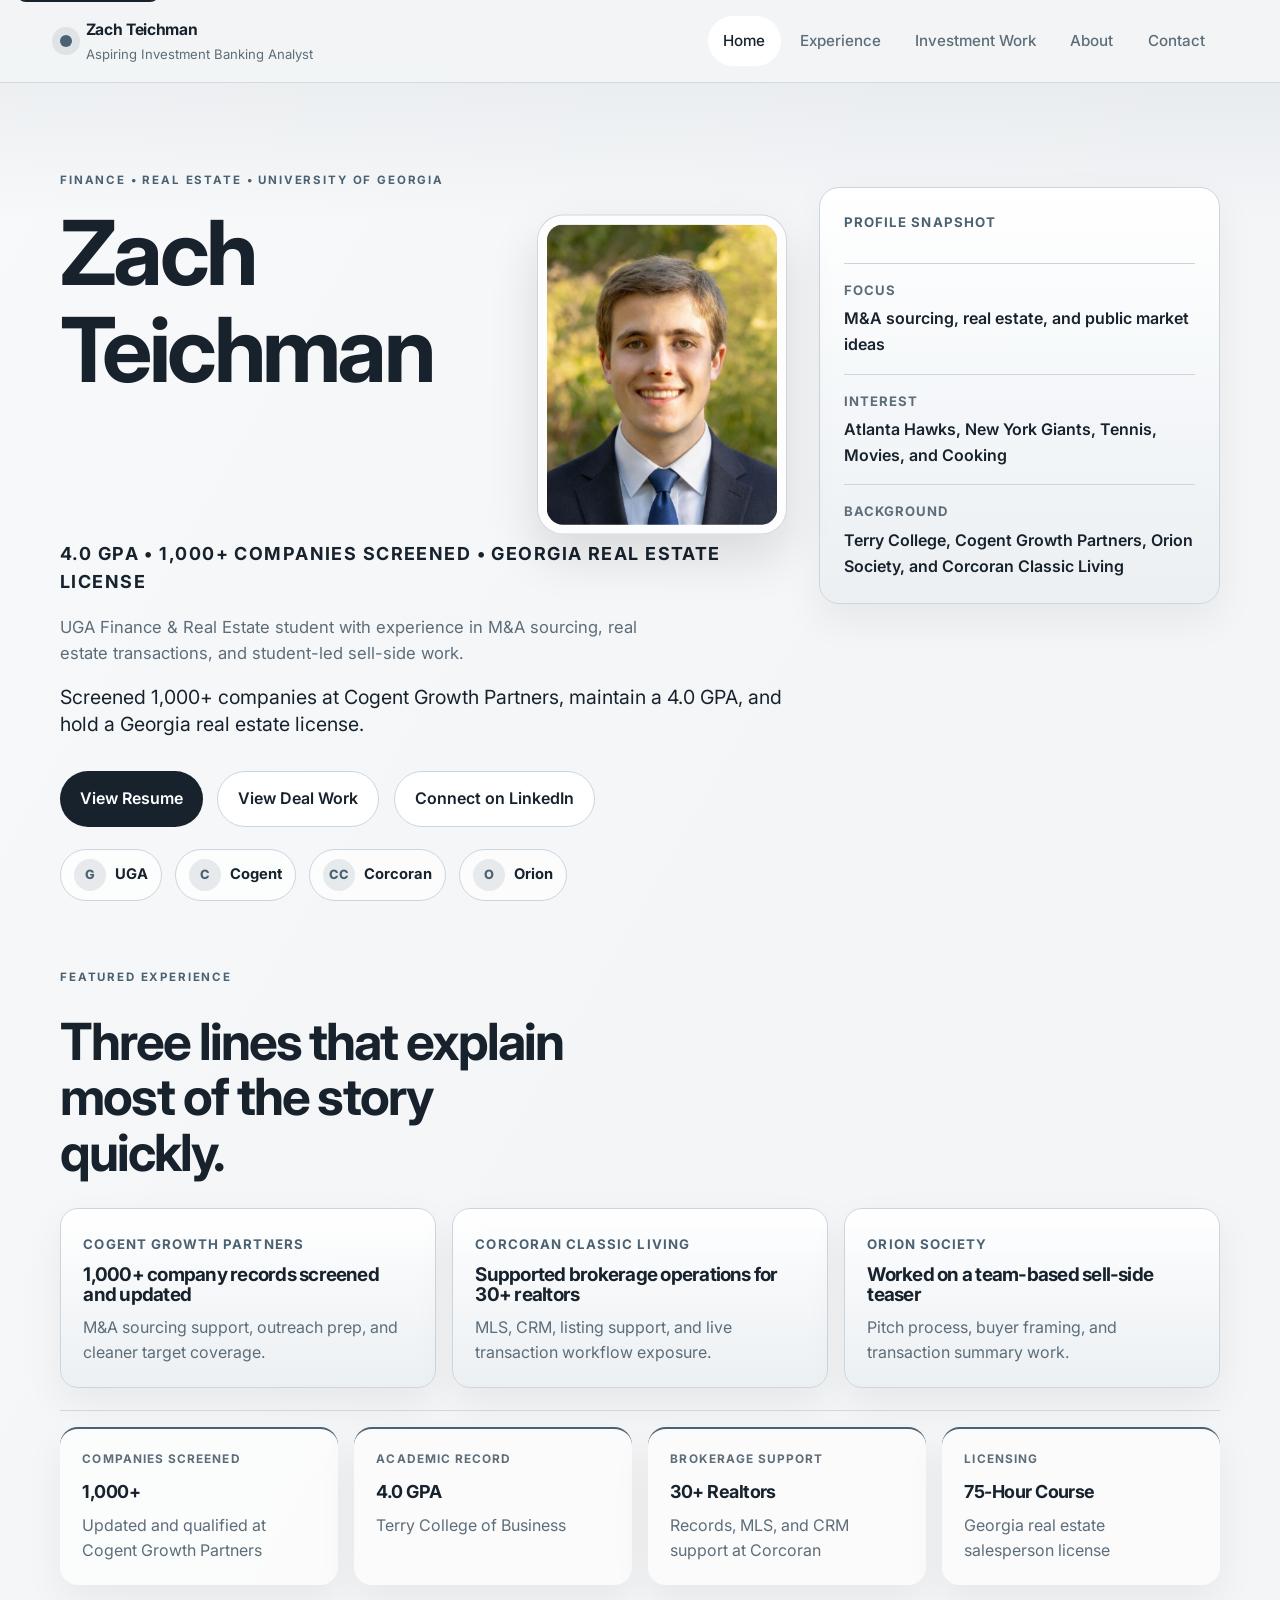
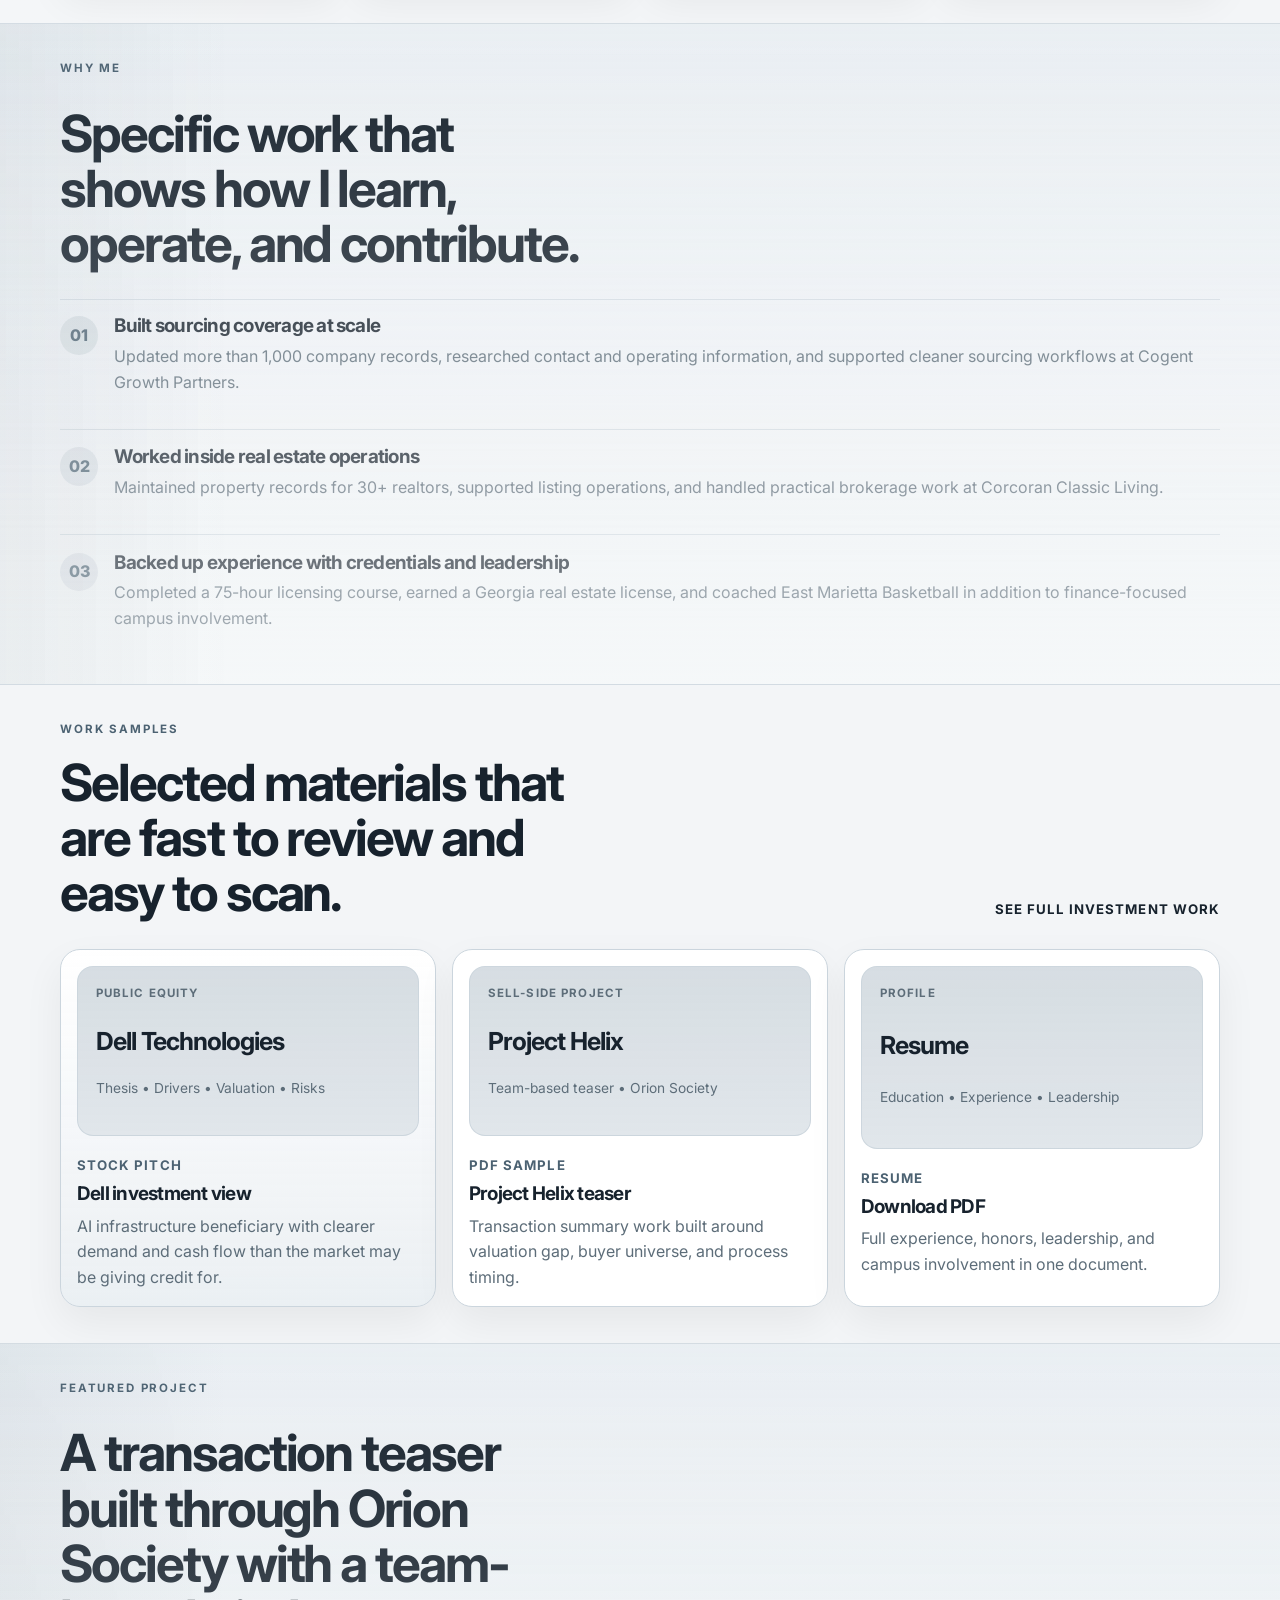
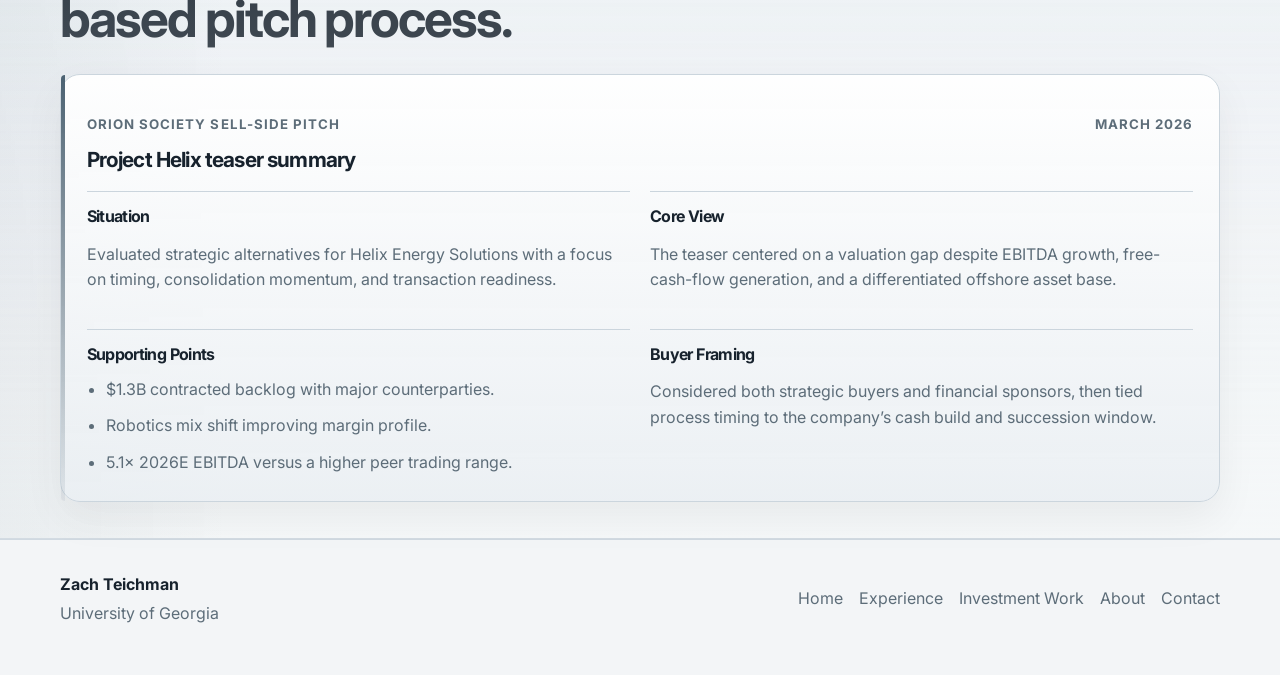
==== commit 6d58da72: "Add homepage brand strip, featured experience, and work samples" ====
--- a/index.html
+++ b/index.html
@@ -86,6 +86,24 @@
                 >Connect on LinkedIn</a
               >
             </div>
+            <div class="logo-strip" aria-label="Organizations">
+              <div class="logo-chip">
+                <span class="logo-mark">G</span>
+                <span class="logo-name">UGA</span>
+              </div>
+              <div class="logo-chip">
+                <span class="logo-mark">C</span>
+                <span class="logo-name">Cogent</span>
+              </div>
+              <div class="logo-chip">
+                <span class="logo-mark">CC</span>
+                <span class="logo-name">Corcoran</span>
+              </div>
+              <div class="logo-chip">
+                <span class="logo-mark">O</span>
+                <span class="logo-name">Orion</span>
+              </div>
+            </div>
           </div>
           <aside class="hero-panel">
             <div class="snapshot-shell">
@@ -111,6 +129,27 @@
 
       <section class="section reveal-section">
         <div class="container">
+          <div class="section-heading">
+            <p class="eyebrow">Featured Experience</p>
+            <h2>Three lines that explain most of the story quickly.</h2>
+          </div>
+          <div class="experience-strip">
+            <article class="experience-strip-card">
+              <span class="info-kicker">Cogent Growth Partners</span>
+              <h3>1,000+ company records screened and updated</h3>
+              <p>M&amp;A sourcing support, outreach prep, and cleaner target coverage.</p>
+            </article>
+            <article class="experience-strip-card">
+              <span class="info-kicker">Corcoran Classic Living</span>
+              <h3>Supported brokerage operations for 30+ realtors</h3>
+              <p>MLS, CRM, listing support, and live transaction workflow exposure.</p>
+            </article>
+            <article class="experience-strip-card">
+              <span class="info-kicker">Orion Society</span>
+              <h3>Worked on a team-based sell-side teaser</h3>
+              <p>Pitch process, buyer framing, and transaction summary work.</p>
+            </article>
+          </div>
           <div class="proof-strip">
             <div class="proof-item">
               <span>Companies Screened</span>
@@ -184,43 +223,48 @@
         <div class="container">
           <div class="section-heading section-heading-inline">
             <div>
-              <p class="eyebrow">Selected Work</p>
-              <h2>Two pieces that best show how I frame ideas and transactions.</h2>
+              <p class="eyebrow">Work Samples</p>
+              <h2>Selected materials that are fast to review and easy to scan.</h2>
             </div>
             <a class="text-link" href="investment-work.html">See full investment work</a>
           </div>
-          <div class="featured-work-layout">
-            <article class="spotlight-card spotlight-primary">
-              <div class="spotlight-header">
+          <div class="sample-grid">
+            <a class="sample-card sample-card-primary" href="investment-work.html">
+              <div class="sample-thumb">
+                <span>PUBLIC EQUITY</span>
+                <strong>Dell Technologies</strong>
+                <small>Thesis • Drivers • Valuation • Risks</small>
+              </div>
+              <div class="sample-body">
                 <span class="info-kicker">Stock Pitch</span>
-                <h3>Dell Technologies</h3>
-              </div>
-              <p class="spotlight-summary">
-                I like Dell because the AI trade still seems to be rewarding
-                infrastructure beneficiaries more than downstream names, and Dell
-                sits closer to real enterprise demand than to speculative narrative.
-              </p>
-              <ul class="clean-list">
-                <li>AI infrastructure exposure with visible enterprise demand</li>
-                <li>Installed customer relationships and repeat purchase relevance</li>
-                <li>Cash generation that supports a more durable thesis</li>
-              </ul>
-            </article>
-            <article class="spotlight-card">
-              <div class="spotlight-header">
-                <span class="info-kicker">Featured Project</span>
-                <h3>Project Helix</h3>
-              </div>
-              <p class="spotlight-summary">
-                Team-based Orion Society sell-side teaser built around valuation
-                gap, buyer framing, and transaction timing.
-              </p>
-              <ul class="clean-list">
-                <li>Helix Energy Solutions strategic alternatives</li>
-                <li>Buyer universe across strategics and sponsors</li>
-                <li>Summary built around timing, backlog, and valuation</li>
-              </ul>
-            </article>
+                <h3>Dell investment view</h3>
+                <p>AI infrastructure beneficiary with clearer demand and cash flow than the market may be giving credit for.</p>
+              </div>
+            </a>
+            <a class="sample-card" href="ProjectHelix_OrionSociety.pdf" target="_blank" rel="noreferrer">
+              <div class="sample-thumb">
+                <span>SELL-SIDE PROJECT</span>
+                <strong>Project Helix</strong>
+                <small>Team-based teaser • Orion Society</small>
+              </div>
+              <div class="sample-body">
+                <span class="info-kicker">PDF Sample</span>
+                <h3>Project Helix teaser</h3>
+                <p>Transaction summary work built around valuation gap, buyer universe, and process timing.</p>
+              </div>
+            </a>
+            <a class="sample-card" href="ZachTeichman_Resume.pdf" target="_blank" rel="noreferrer">
+              <div class="sample-thumb">
+                <span>PROFILE</span>
+                <strong>Resume</strong>
+                <small>Education • Experience • Leadership</small>
+              </div>
+              <div class="sample-body">
+                <span class="info-kicker">Resume</span>
+                <h3>Download PDF</h3>
+                <p>Full experience, honors, leadership, and campus involvement in one document.</p>
+              </div>
+            </a>
           </div>
         </div>
       </section>
--- a/styles.css
+++ b/styles.css
@@ -260,6 +260,44 @@
   margin-top: 2rem;
 }
 
+.logo-strip {
+  display: flex;
+  flex-wrap: wrap;
+  gap: 0.8rem;
+  margin-top: 1.35rem;
+}
+
+.logo-chip {
+  display: inline-flex;
+  align-items: center;
+  gap: 0.6rem;
+  padding: 0.55rem 0.8rem;
+  border: 1px solid var(--line);
+  border-radius: 999px;
+  background: rgba(255, 255, 255, 0.7);
+}
+
+.logo-mark {
+  display: inline-flex;
+  align-items: center;
+  justify-content: center;
+  min-width: 2rem;
+  height: 2rem;
+  padding: 0 0.35rem;
+  border-radius: 999px;
+  background: var(--accent-soft);
+  color: var(--accent);
+  font-size: 0.8rem;
+  font-weight: 800;
+  letter-spacing: 0.02em;
+}
+
+.logo-name {
+  font-size: 0.92rem;
+  font-weight: 700;
+  color: var(--text);
+}
+
 .button {
   display: inline-flex;
   align-items: center;
@@ -490,6 +528,31 @@
   border-top: 1px solid rgba(203, 213, 221, 0.8);
 }
 
+.experience-strip {
+  display: grid;
+  grid-template-columns: repeat(3, minmax(0, 1fr));
+  gap: 1rem;
+  margin-bottom: 1.35rem;
+}
+
+.experience-strip-card {
+  padding: 1.35rem 1.4rem;
+  border: 1px solid var(--line);
+  border-radius: 18px;
+  background: linear-gradient(180deg, rgba(255, 255, 255, 0.94), rgba(233, 238, 242, 0.82));
+  box-shadow: var(--shadow);
+}
+
+.experience-strip-card h3 {
+  margin-top: 0.55rem;
+  font-size: 1.18rem;
+}
+
+.experience-strip-card p {
+  margin: 0.55rem 0 0;
+  color: var(--muted);
+}
+
 .proof-item {
   padding: 1.3rem 1.4rem;
   border-top: 2px solid var(--accent);
@@ -596,6 +659,77 @@
   grid-template-columns: minmax(0, 1.15fr) minmax(0, 0.85fr);
   gap: 1rem;
   align-items: stretch;
+}
+
+.sample-grid {
+  display: grid;
+  grid-template-columns: repeat(3, minmax(0, 1fr));
+  gap: 1rem;
+}
+
+.sample-card {
+  display: grid;
+  gap: 1rem;
+  padding: 1rem;
+  border: 1px solid var(--line);
+  border-radius: 20px;
+  background: var(--surface);
+  box-shadow: var(--shadow);
+  transition: transform 220ms ease, box-shadow 220ms ease;
+}
+
+.sample-card:hover {
+  transform: translateY(-3px);
+  box-shadow: 0 20px 46px rgba(20, 20, 20, 0.1);
+}
+
+.sample-card-primary {
+  background: linear-gradient(180deg, rgba(255, 255, 255, 0.96), rgba(233, 238, 242, 0.84));
+}
+
+.sample-thumb {
+  display: grid;
+  gap: 0.45rem;
+  min-height: 170px;
+  padding: 1.1rem;
+  border-radius: 16px;
+  background:
+    linear-gradient(180deg, rgba(76, 98, 114, 0.12), rgba(23, 34, 45, 0.04)),
+    var(--surface-alt);
+  border: 1px solid rgba(203, 213, 221, 0.9);
+}
+
+.sample-thumb span,
+.sample-thumb small {
+  color: var(--muted);
+}
+
+.sample-thumb span {
+  text-transform: uppercase;
+  letter-spacing: 0.1em;
+  font-size: 0.72rem;
+  font-weight: 700;
+}
+
+.sample-thumb strong {
+  font-size: 1.55rem;
+  line-height: 1.08;
+  letter-spacing: -0.04em;
+}
+
+.sample-thumb small {
+  font-size: 0.86rem;
+  line-height: 1.45;
+}
+
+.sample-body h3 {
+  margin-top: 0.45rem;
+  font-size: 1.18rem;
+}
+
+.sample-body p {
+  margin: 0.55rem 0 0;
+  color: var(--muted);
 }
 
 .spotlight-card {
@@ -926,7 +1060,8 @@
   .analysis-grid,
   .credibility-layout,
   .featured-work-layout,
-  .pitch-banner {
+  .pitch-banner,
+  .sample-grid {
     grid-template-columns: 1fr;
   }
 
@@ -936,6 +1071,10 @@
 
   .proof-strip {
     grid-template-columns: repeat(2, minmax(0, 1fr));
+  }
+
+  .experience-strip {
+    grid-template-columns: 1fr;
   }
 
   .hero-headshot,
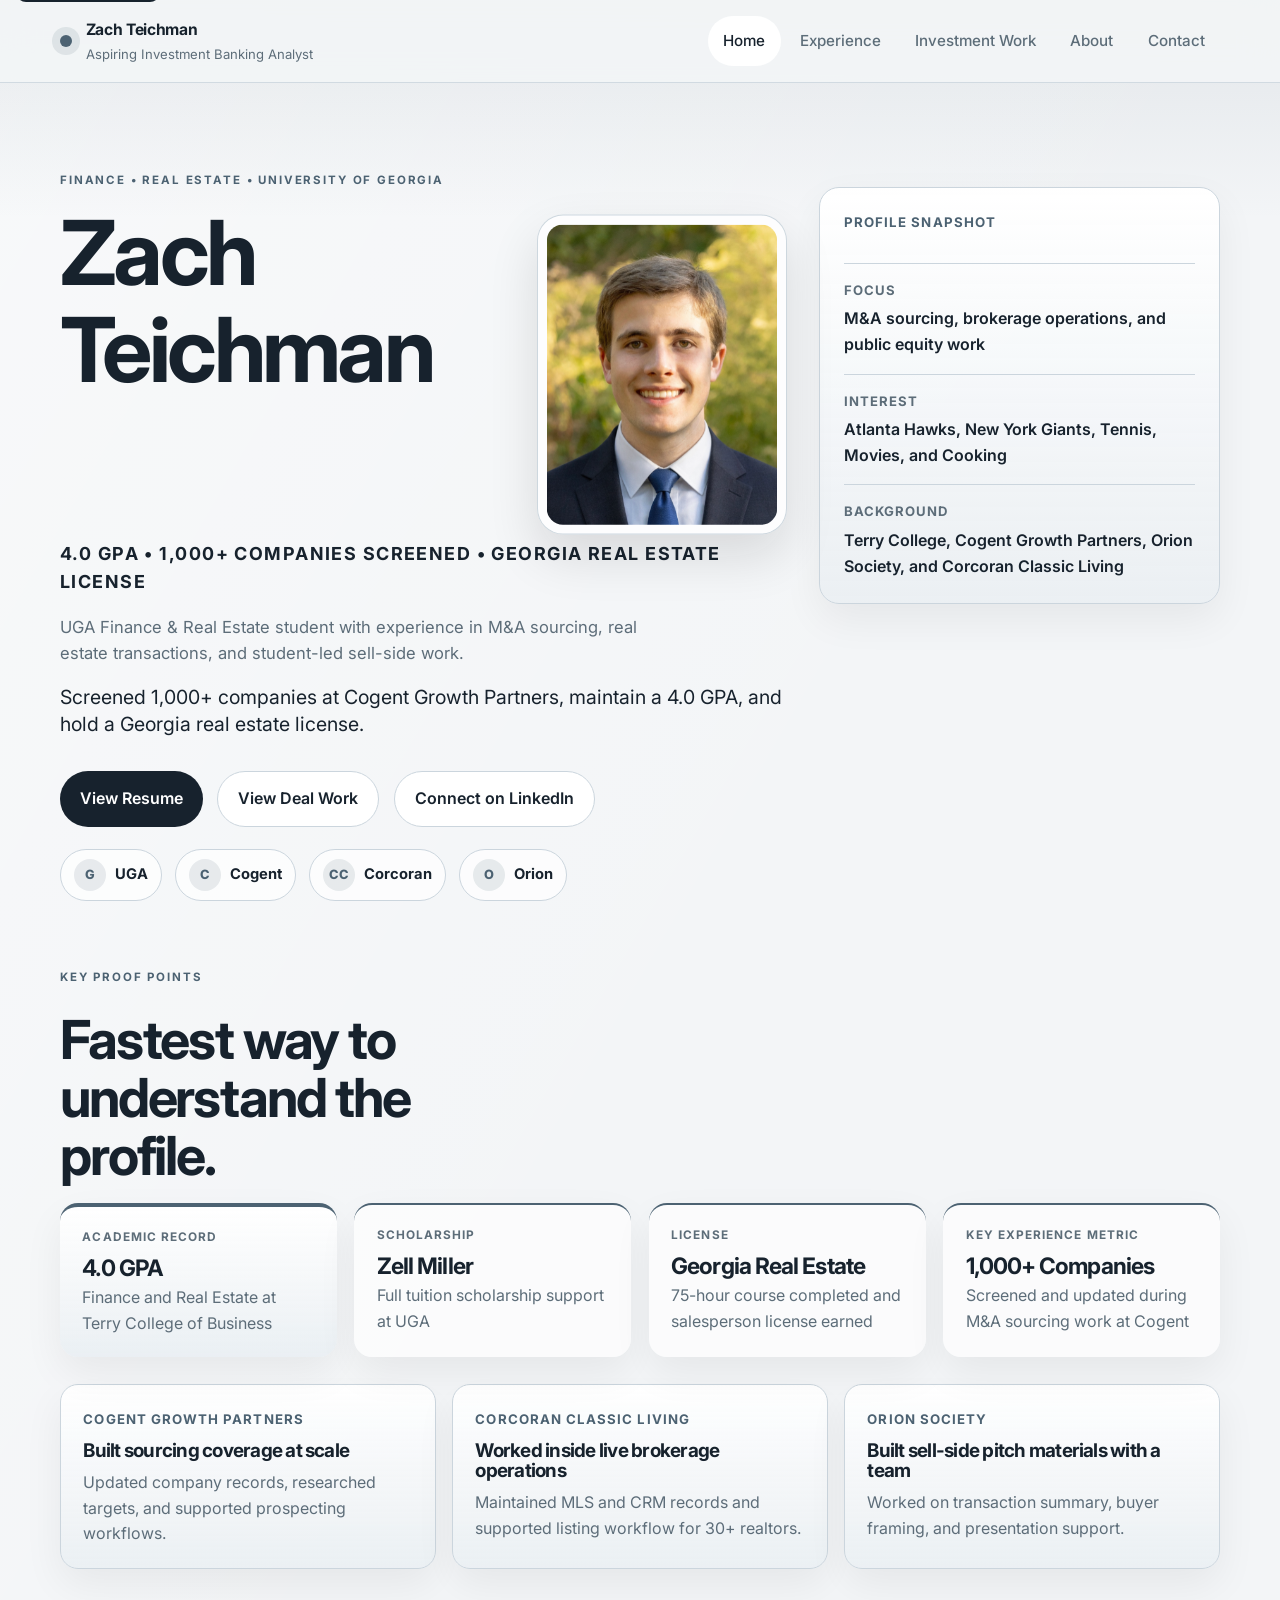
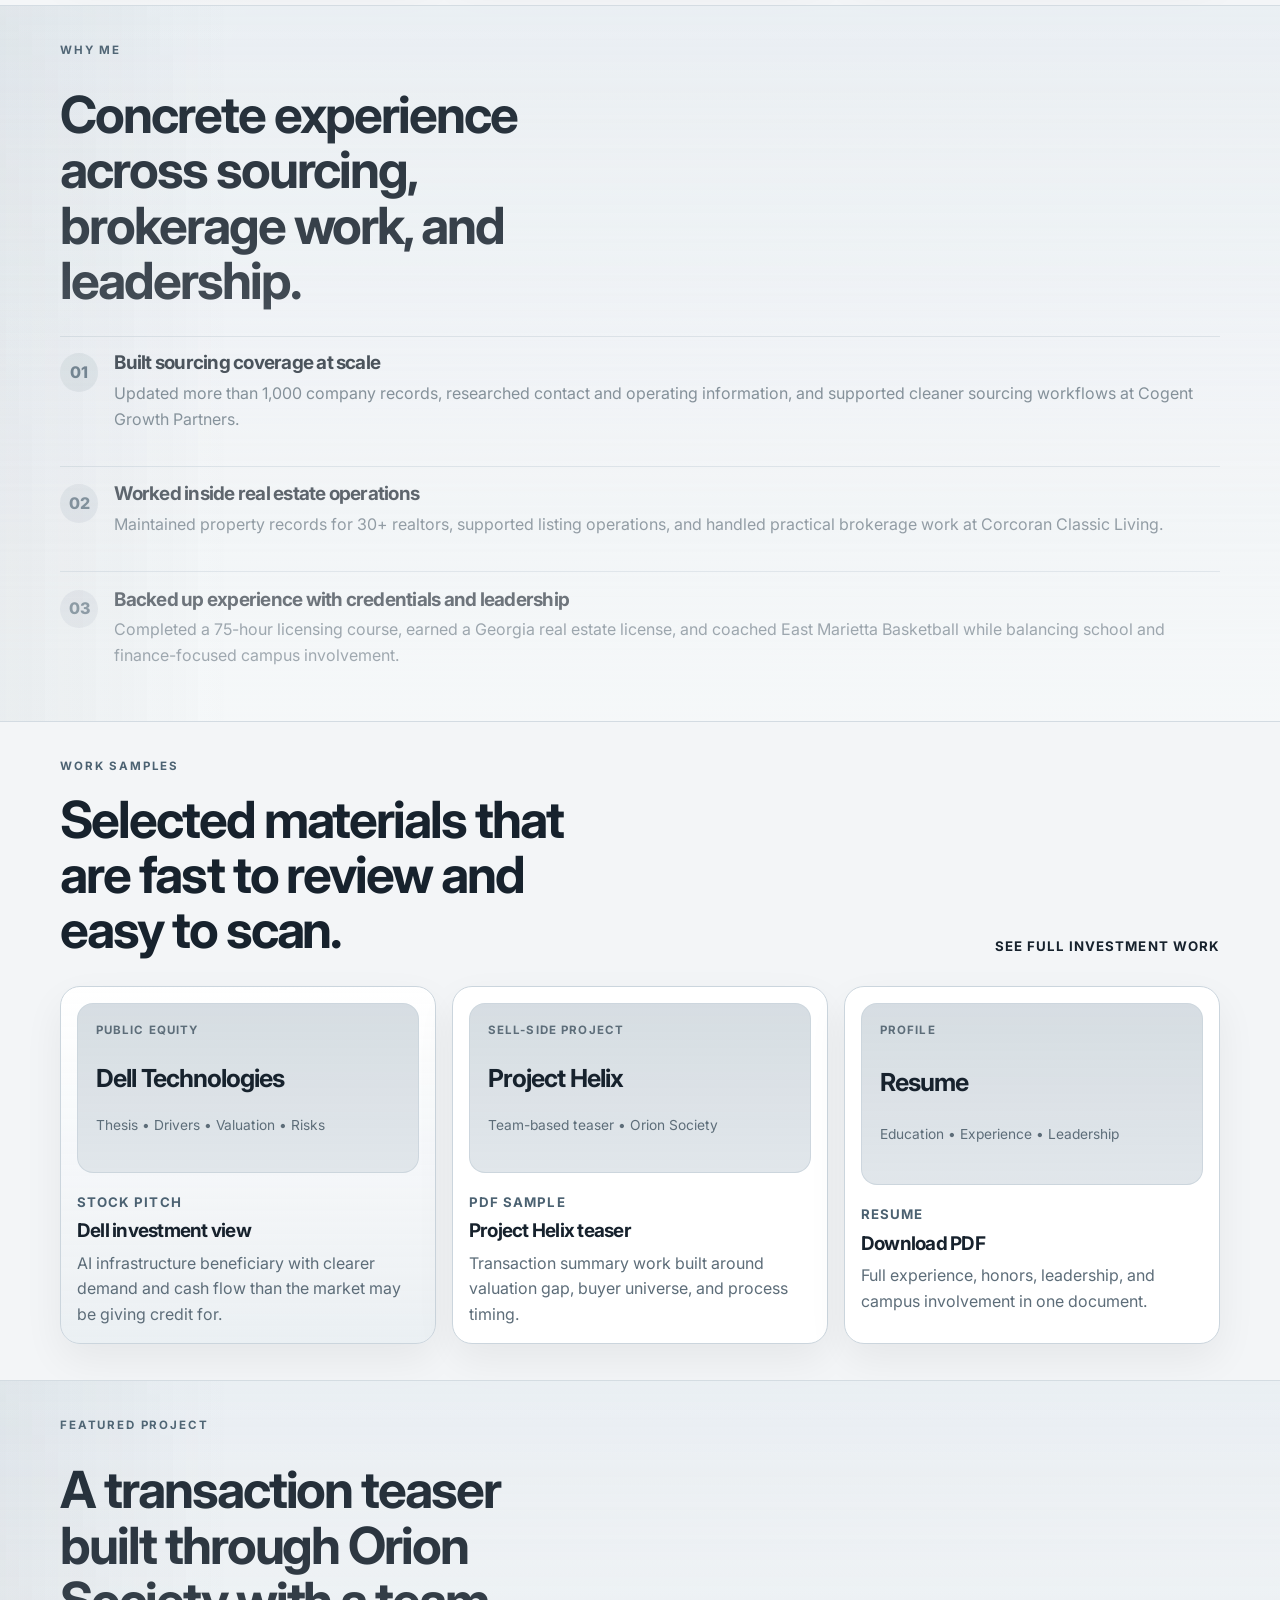
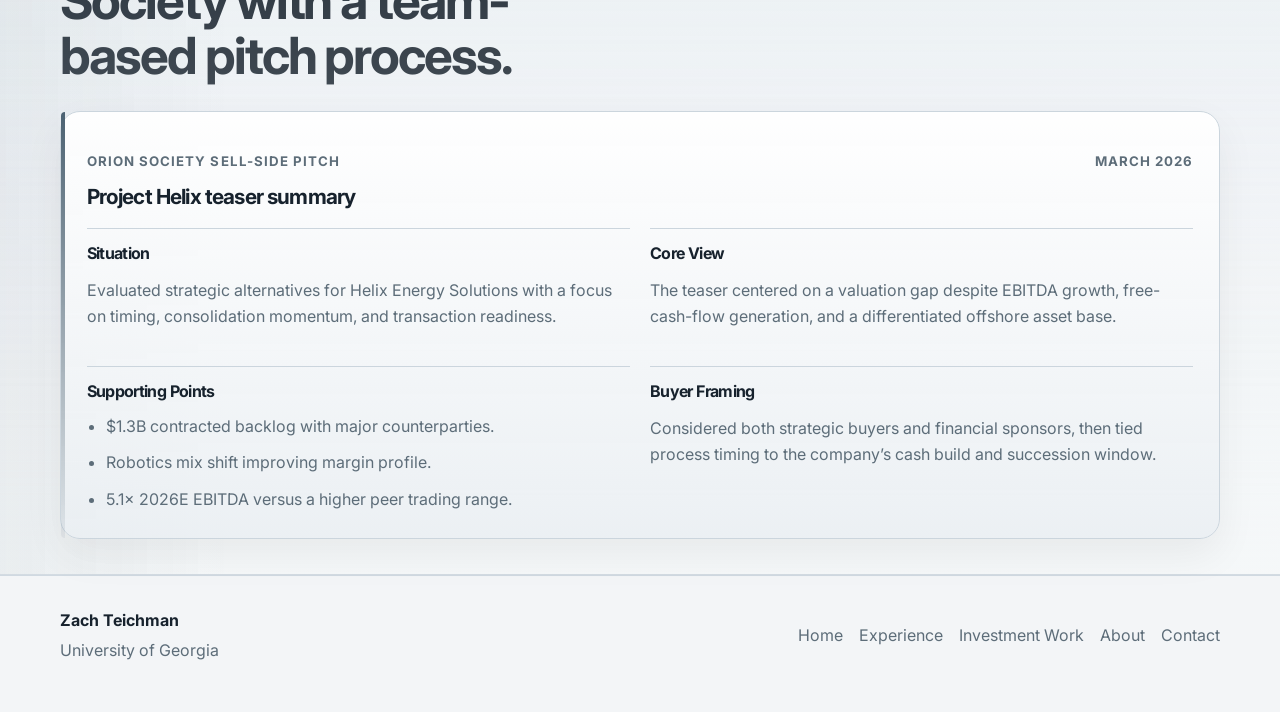
==== commit 8d5c7fe9: "Add stronger homepage proof blocks" ====
--- a/index.html
+++ b/index.html
@@ -111,7 +111,7 @@
               <dl class="metric-list">
                 <div>
                   <dt>Focus</dt>
-                  <dd>M&amp;A sourcing, real estate, and public market ideas</dd>
+                  <dd>M&amp;A sourcing, brokerage operations, and public equity work</dd>
                 </div>
                 <div>
                   <dt>Interest</dt>
@@ -129,48 +129,48 @@
 
       <section class="section reveal-section">
         <div class="container">
-          <div class="section-heading">
-            <p class="eyebrow">Featured Experience</p>
-            <h2>Three lines that explain most of the story quickly.</h2>
+          <div class="proof-headline">
+            <p class="eyebrow">Key Proof Points</p>
+            <h2>Fastest way to understand the profile.</h2>
+          </div>
+          <div class="proof-strip proof-strip-prominent">
+            <div class="proof-item proof-item-feature">
+              <span>Academic Record</span>
+              <strong>4.0 GPA</strong>
+              <p>Finance and Real Estate at Terry College of Business</p>
+            </div>
+            <div class="proof-item">
+              <span>Scholarship</span>
+              <strong>Zell Miller</strong>
+              <p>Full tuition scholarship support at UGA</p>
+            </div>
+            <div class="proof-item">
+              <span>License</span>
+              <strong>Georgia Real Estate</strong>
+              <p>75-hour course completed and salesperson license earned</p>
+            </div>
+            <div class="proof-item">
+              <span>Key Experience Metric</span>
+              <strong>1,000+ Companies</strong>
+              <p>Screened and updated during M&amp;A sourcing work at Cogent</p>
+            </div>
           </div>
           <div class="experience-strip">
             <article class="experience-strip-card">
               <span class="info-kicker">Cogent Growth Partners</span>
-              <h3>1,000+ company records screened and updated</h3>
-              <p>M&amp;A sourcing support, outreach prep, and cleaner target coverage.</p>
+              <h3>Built sourcing coverage at scale</h3>
+              <p>Updated company records, researched targets, and supported prospecting workflows.</p>
             </article>
             <article class="experience-strip-card">
               <span class="info-kicker">Corcoran Classic Living</span>
-              <h3>Supported brokerage operations for 30+ realtors</h3>
-              <p>MLS, CRM, listing support, and live transaction workflow exposure.</p>
+              <h3>Worked inside live brokerage operations</h3>
+              <p>Maintained MLS and CRM records and supported listing workflow for 30+ realtors.</p>
             </article>
             <article class="experience-strip-card">
               <span class="info-kicker">Orion Society</span>
-              <h3>Worked on a team-based sell-side teaser</h3>
-              <p>Pitch process, buyer framing, and transaction summary work.</p>
-            </article>
-          </div>
-          <div class="proof-strip">
-            <div class="proof-item">
-              <span>Companies Screened</span>
-              <strong>1,000+</strong>
-              <p>Updated and qualified at Cogent Growth Partners</p>
-            </div>
-            <div class="proof-item">
-              <span>Academic Record</span>
-              <strong>4.0 GPA</strong>
-              <p>Terry College of Business</p>
-            </div>
-            <div class="proof-item">
-              <span>Brokerage Support</span>
-              <strong>30+ Realtors</strong>
-              <p>Records, MLS, and CRM support at Corcoran</p>
-            </div>
-            <div class="proof-item">
-              <span>Licensing</span>
-              <strong>75-Hour Course</strong>
-              <p>Georgia real estate salesperson license</p>
-            </div>
+              <h3>Built sell-side pitch materials with a team</h3>
+              <p>Worked on transaction summary, buyer framing, and presentation support.</p>
+            </article>
           </div>
         </div>
       </section>
@@ -179,7 +179,7 @@
         <div class="container">
           <div class="section-heading">
             <p class="eyebrow">Why Me</p>
-            <h2>Specific work that shows how I learn, operate, and contribute.</h2>
+            <h2>Concrete experience across sourcing, brokerage work, and leadership.</h2>
           </div>
           <div class="credentials-list">
             <article class="credential-row">
@@ -210,8 +210,8 @@
                 <h3>Backed up experience with credentials and leadership</h3>
                 <p>
                   Completed a 75-hour licensing course, earned a Georgia real
-                  estate license, and coached East Marietta Basketball in addition
-                  to finance-focused campus involvement.
+                  estate license, and coached East Marietta Basketball while
+                  balancing school and finance-focused campus involvement.
                 </p>
               </div>
             </article>
--- a/styles.css
+++ b/styles.css
@@ -528,11 +528,28 @@
   border-top: 1px solid rgba(203, 213, 221, 0.8);
 }
 
+.proof-headline {
+  display: grid;
+  gap: 0.55rem;
+  margin-bottom: 1.1rem;
+}
+
+.proof-headline h2 {
+  max-width: 12ch;
+  font-size: clamp(2.2rem, 4.2vw, 4rem);
+}
+
+.proof-strip-prominent {
+  gap: 1.1rem;
+  padding-top: 0;
+  border-top: 0;
+}
+
 .experience-strip {
   display: grid;
   grid-template-columns: repeat(3, minmax(0, 1fr));
   gap: 1rem;
-  margin-bottom: 1.35rem;
+  margin-top: 1.45rem;
 }
 
 .experience-strip-card {
@@ -563,6 +580,11 @@
   transition: transform 220ms ease, box-shadow 220ms ease;
 }
 
+.proof-item-feature {
+  background: linear-gradient(180deg, rgba(255, 255, 255, 0.98), rgba(233, 238, 242, 0.9));
+  border-top-width: 4px;
+}
+
 .proof-item:hover {
   transform: translateY(-2px);
   box-shadow: 0 20px 46px rgba(20, 20, 20, 0.09);
@@ -580,8 +602,9 @@
 
 .proof-item strong {
   display: block;
-  font-size: 1.12rem;
-  letter-spacing: -0.03em;
+  font-size: 1.42rem;
+  line-height: 1.05;
+  letter-spacing: -0.04em;
 }
 
 .proof-item p {
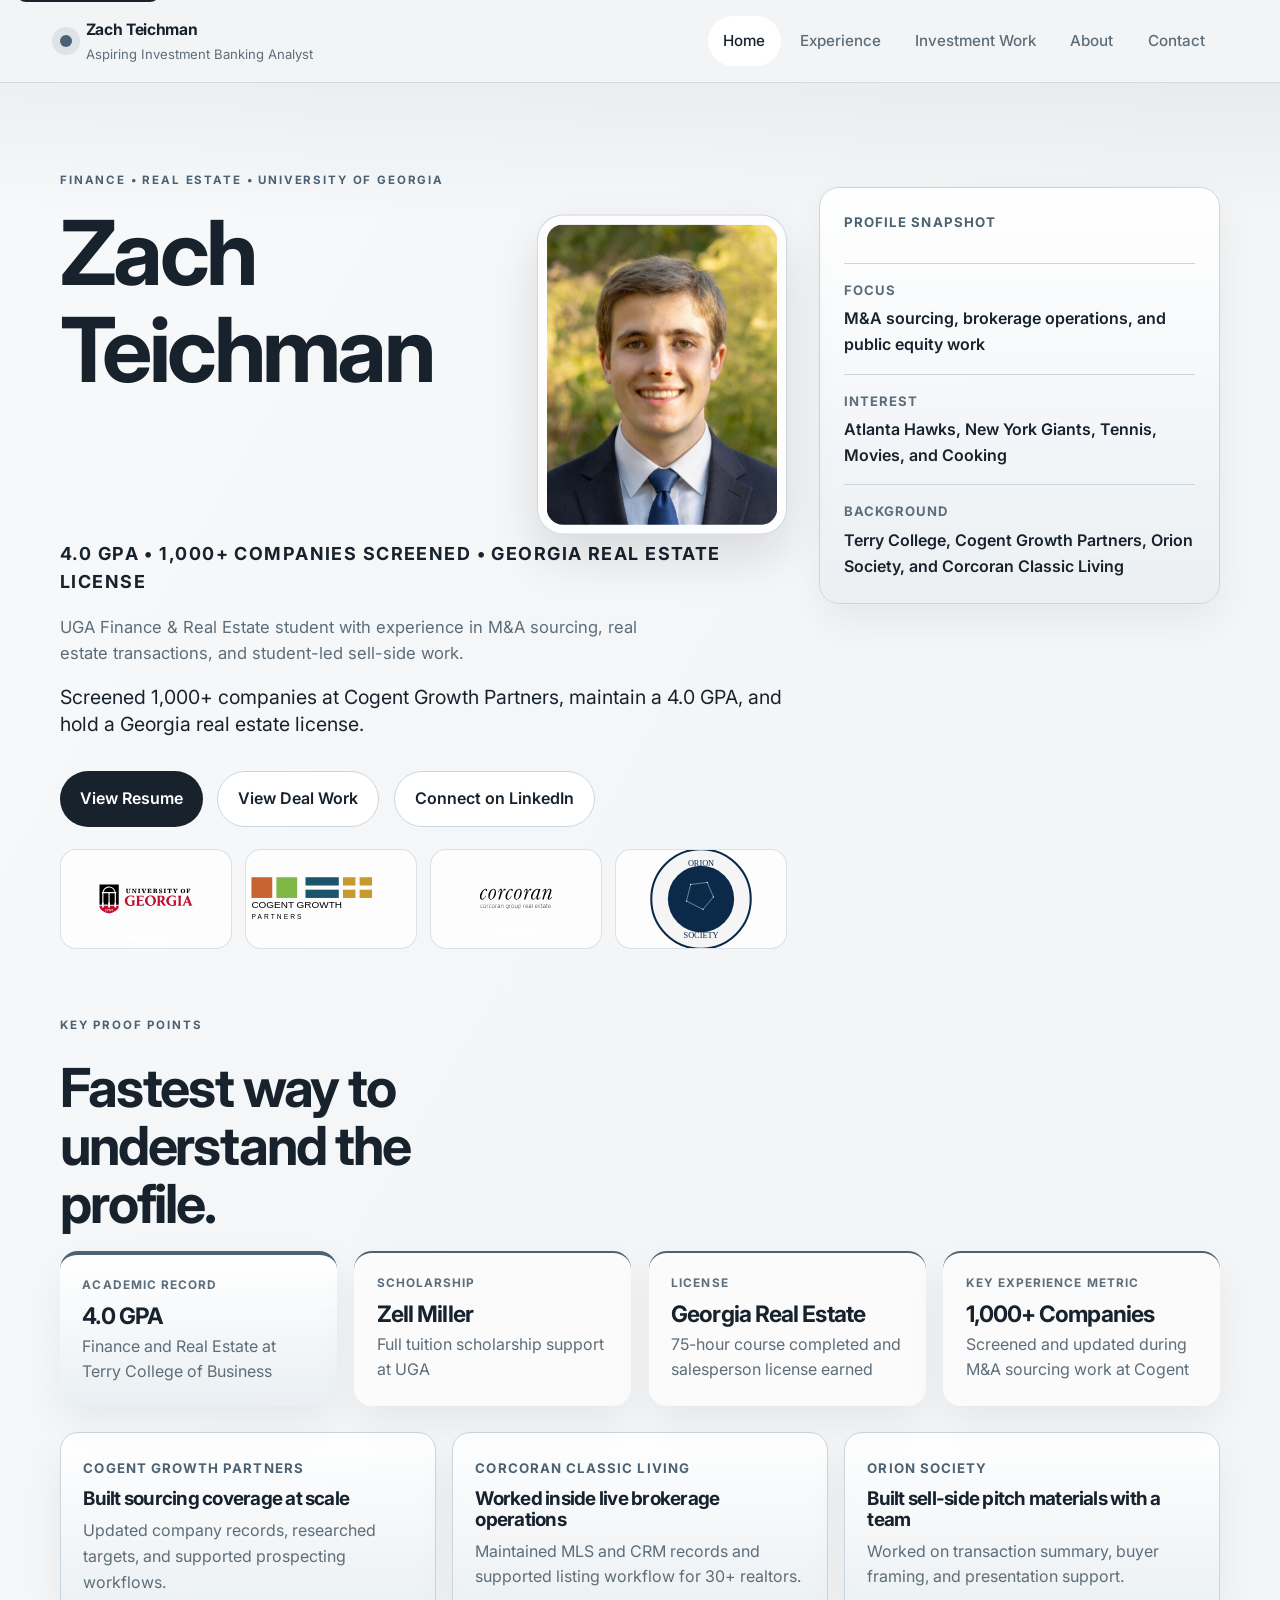
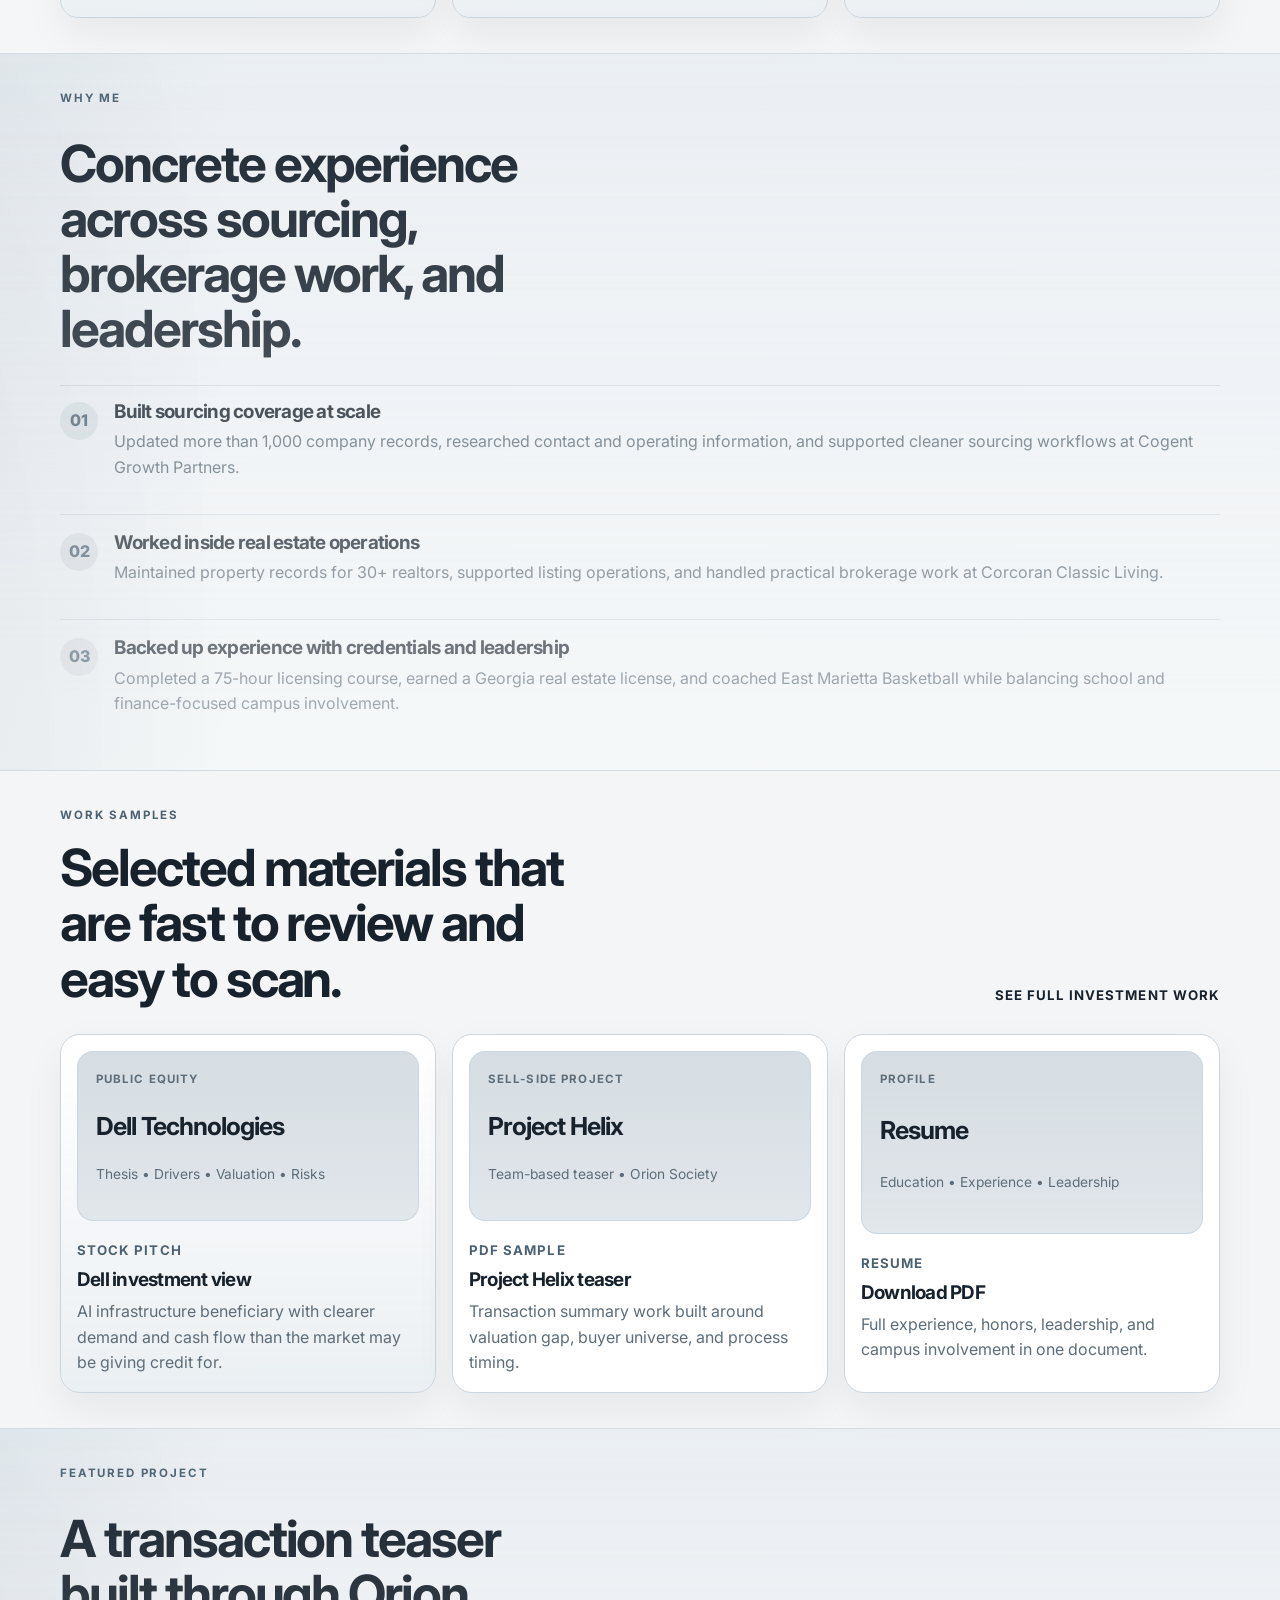
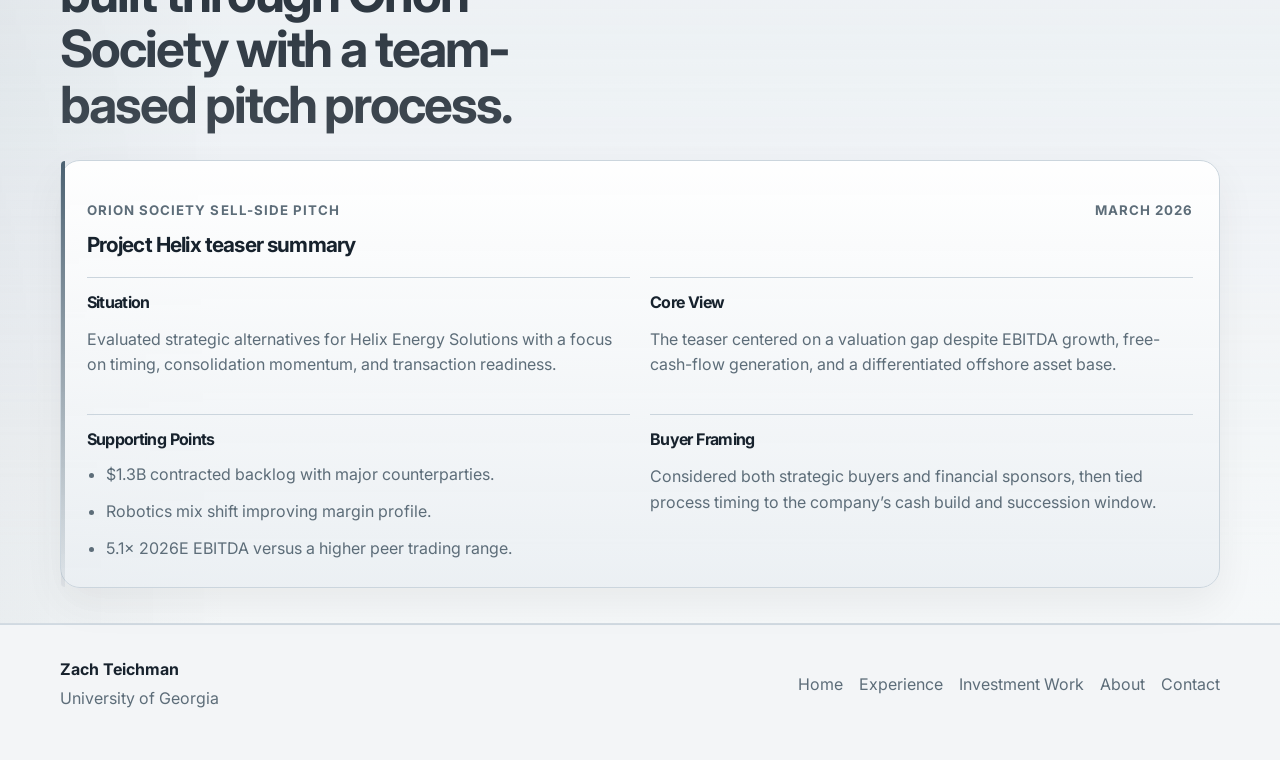
==== commit 7adb0a3e: "Improve homepage logos and proof layout" ====
--- a/index.html
+++ b/index.html
@@ -87,21 +87,17 @@
               >
             </div>
             <div class="logo-strip" aria-label="Organizations">
-              <div class="logo-chip">
-                <span class="logo-mark">G</span>
-                <span class="logo-name">UGA</span>
-              </div>
-              <div class="logo-chip">
-                <span class="logo-mark">C</span>
-                <span class="logo-name">Cogent</span>
-              </div>
-              <div class="logo-chip">
-                <span class="logo-mark">CC</span>
-                <span class="logo-name">Corcoran</span>
-              </div>
-              <div class="logo-chip">
-                <span class="logo-mark">O</span>
-                <span class="logo-name">Orion</span>
+              <div class="logo-chip logo-chip-image">
+                <img src="assets/logos/uga.svg" alt="University of Georgia logo" class="logo-image logo-image-uga" />
+              </div>
+              <div class="logo-chip logo-chip-image">
+                <img src="assets/logos/cogent-growth-partners.svg" alt="Cogent Growth Partners logo" class="logo-image logo-image-cogent" />
+              </div>
+              <div class="logo-chip logo-chip-image">
+                <img src="assets/logos/corcoran.svg" alt="Corcoran logo" class="logo-image logo-image-corcoran" />
+              </div>
+              <div class="logo-chip logo-chip-image">
+                <img src="assets/logos/orion-society.svg" alt="Orion Society logo" class="logo-image logo-image-orion" />
               </div>
             </div>
           </div>
--- a/styles.css
+++ b/styles.css
@@ -261,20 +261,27 @@
 }
 
 .logo-strip {
-  display: flex;
-  flex-wrap: wrap;
+  display: grid;
+  grid-template-columns: repeat(4, minmax(0, 1fr));
   gap: 0.8rem;
   margin-top: 1.35rem;
 }
 
 .logo-chip {
-  display: inline-flex;
+  display: flex;
   align-items: center;
+  justify-content: center;
   gap: 0.6rem;
-  padding: 0.55rem 0.8rem;
-  border: 1px solid var(--line);
-  border-radius: 999px;
-  background: rgba(255, 255, 255, 0.7);
+  min-height: 92px;
+  padding: 0.75rem 0.9rem;
+  border: 1px solid rgba(203, 213, 221, 0.7);
+  border-radius: 16px;
+  background: rgba(255, 255, 255, 0.78);
+  overflow: hidden;
+}
+
+.logo-chip-image {
+  padding: 0.75rem 0.9rem;
 }
 
 .logo-mark {
@@ -298,6 +305,40 @@
   color: var(--text);
 }
 
+.logo-image {
+  display: block;
+  width: 100%;
+  height: auto;
+  max-width: 180px;
+  max-height: 58px;
+  object-fit: contain;
+  transform-origin: center center;
+}
+
+.logo-image-uga {
+  max-width: 140px;
+  max-height: 44px;
+  transform: scale(2.35);
+}
+
+.logo-image-cogent {
+  max-width: 182px;
+  max-height: 54px;
+  transform: scale(1.18);
+}
+
+.logo-image-corcoran {
+  max-width: 128px;
+  max-height: 30px;
+  transform: scale(2.65);
+}
+
+.logo-image-orion {
+  max-width: 74px;
+  max-height: 74px;
+  transform: scale(1.4);
+}
+
 .button {
   display: inline-flex;
   align-items: center;
@@ -1094,6 +1135,14 @@
 
   .proof-strip {
     grid-template-columns: repeat(2, minmax(0, 1fr));
+  }
+
+  .logo-strip {
+    grid-template-columns: repeat(2, minmax(0, 1fr));
+  }
+
+  .logo-chip {
+    min-height: 90px;
   }
 
   .experience-strip {
@@ -1152,6 +1201,36 @@
     grid-template-columns: 1fr;
   }
 
+  .logo-chip {
+    min-height: 84px;
+    padding: 0.7rem 0.85rem;
+  }
+
+  .logo-image {
+    max-width: min(40vw, 180px);
+    max-height: 50px;
+  }
+
+  .logo-image-uga {
+    max-width: min(30vw, 132px);
+    max-height: 38px;
+  }
+
+  .logo-image-cogent {
+    max-width: min(42vw, 182px);
+    max-height: 48px;
+  }
+
+  .logo-image-corcoran {
+    max-width: min(28vw, 118px);
+    max-height: 28px;
+  }
+
+  .logo-image-orion {
+    max-width: min(18vw, 68px);
+    max-height: 68px;
+  }
+
   .proof-grid .info-card,
   .feature-grid .feature-card,
   .work-grid .work-card,
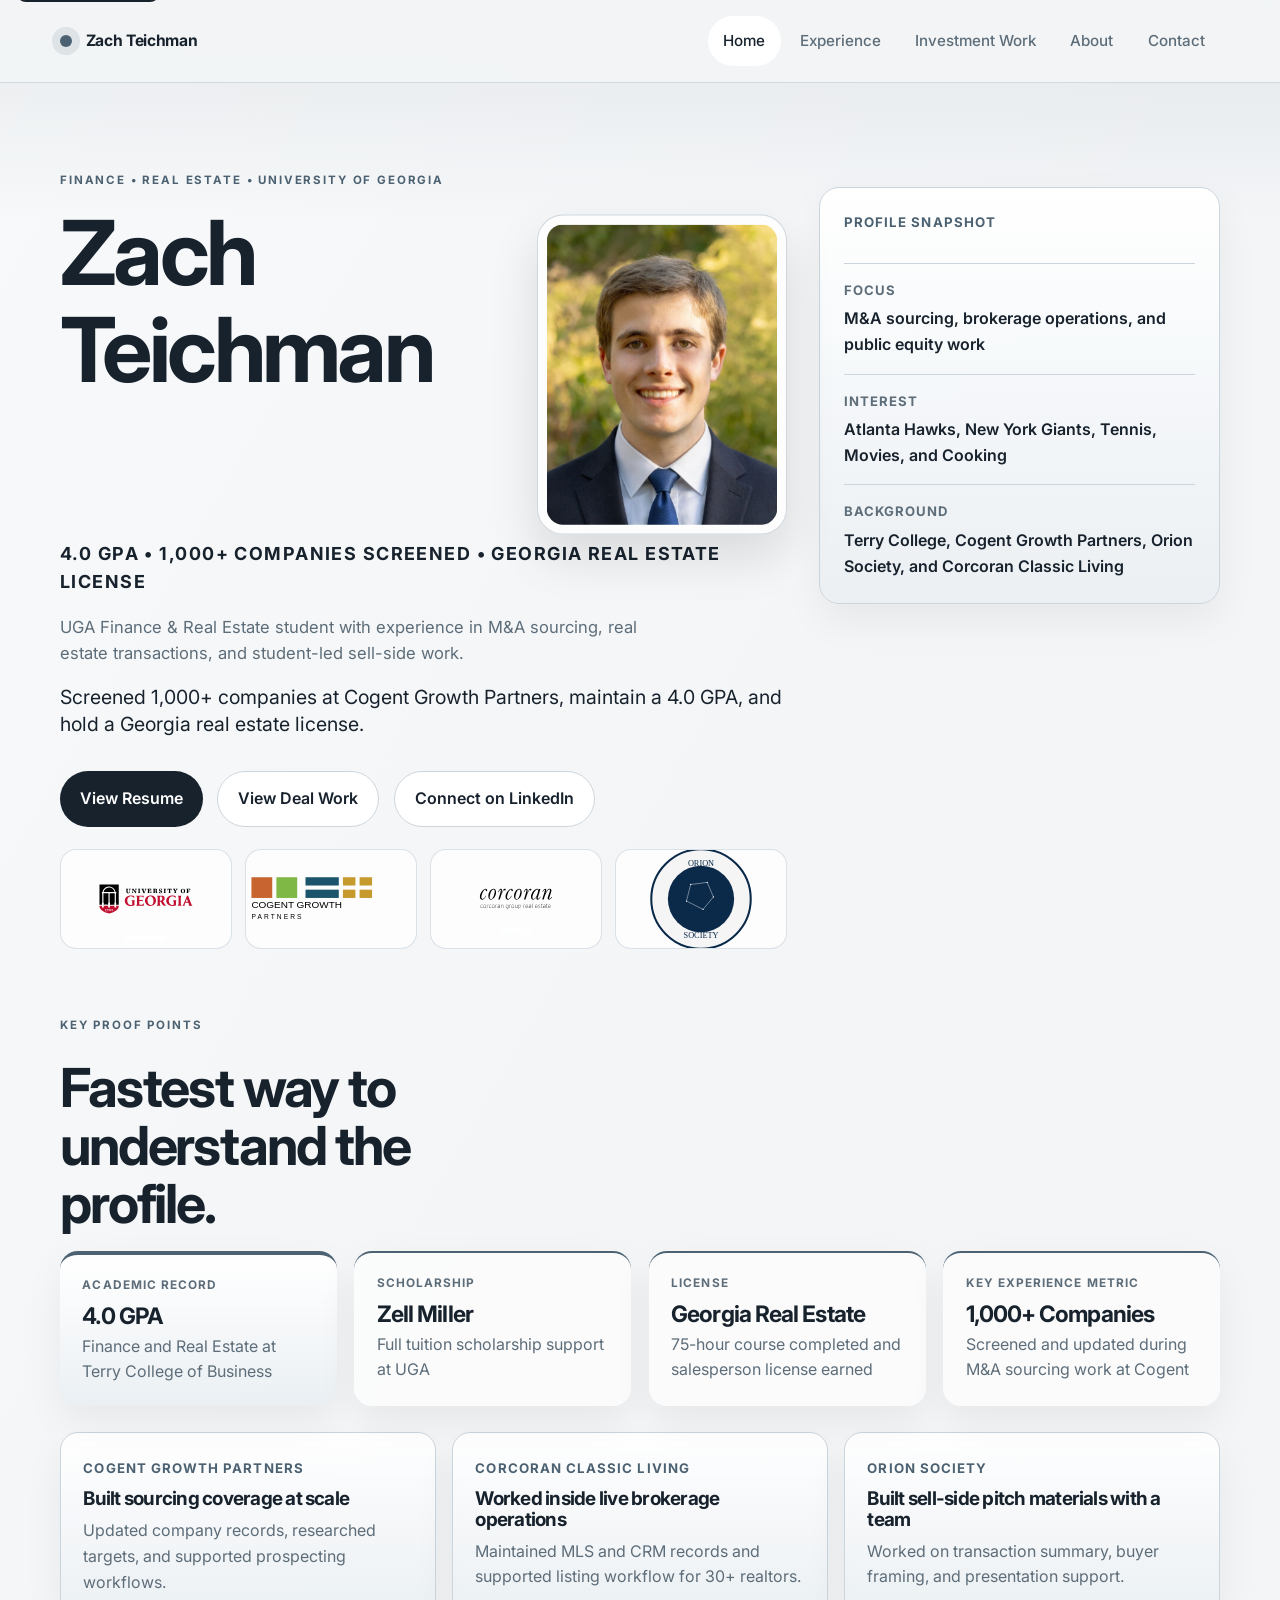
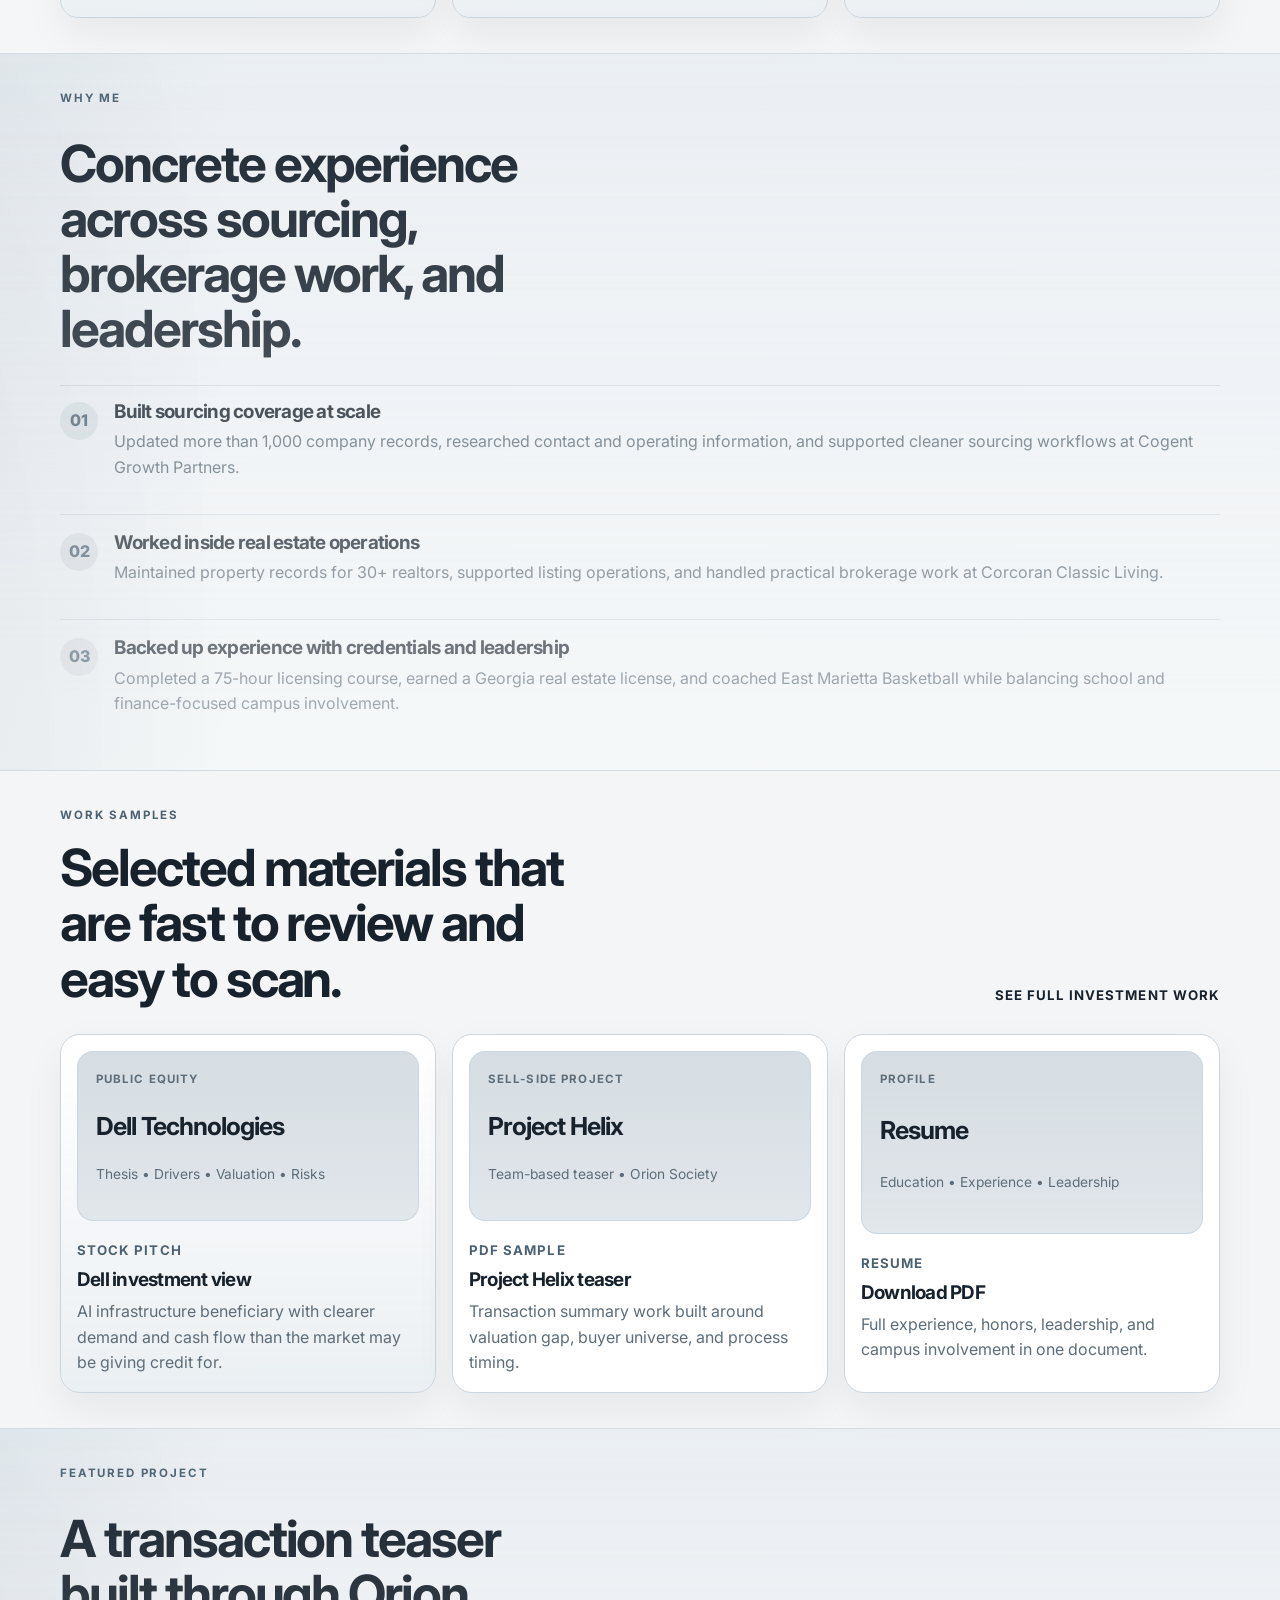
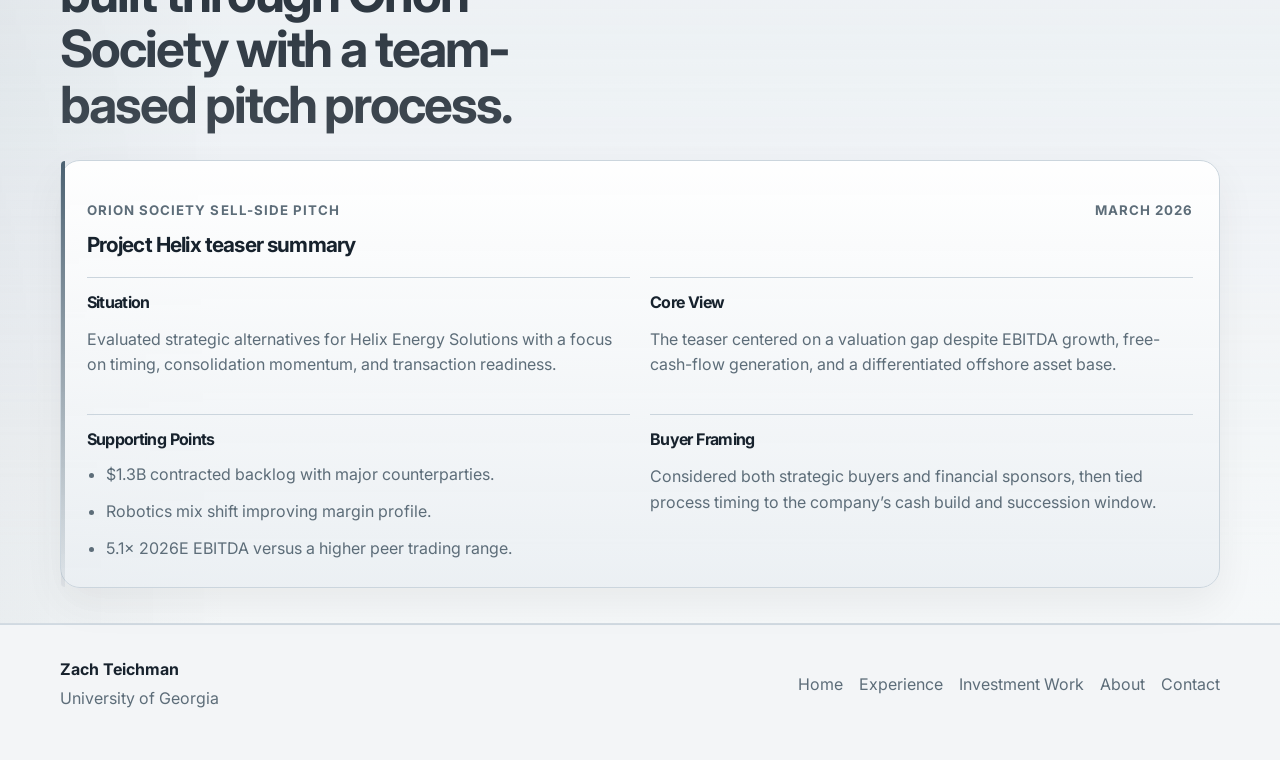
==== commit ebdaa21b: "Remove aspiring analyst subtitle" ====
--- a/index.html
+++ b/index.html
@@ -3,7 +3,7 @@
   <head>
     <meta charset="UTF-8" />
     <meta name="viewport" content="width=device-width, initial-scale=1.0" />
-    <title>Zach Teichman | Aspiring Investment Banking Analyst</title>
+    <title>Zach Teichman</title>
     <meta
       name="description"
       content="Personal portfolio for Zach Teichman, an aspiring investment banking analyst focused on finance, real estate, and structured investment analysis."
@@ -25,7 +25,6 @@
           <span class="brand-mark"></span>
           <span class="brand-text">
             <strong>Zach Teichman</strong>
-            <span>Aspiring Investment Banking Analyst</span>
           </span>
         </a>
         <button
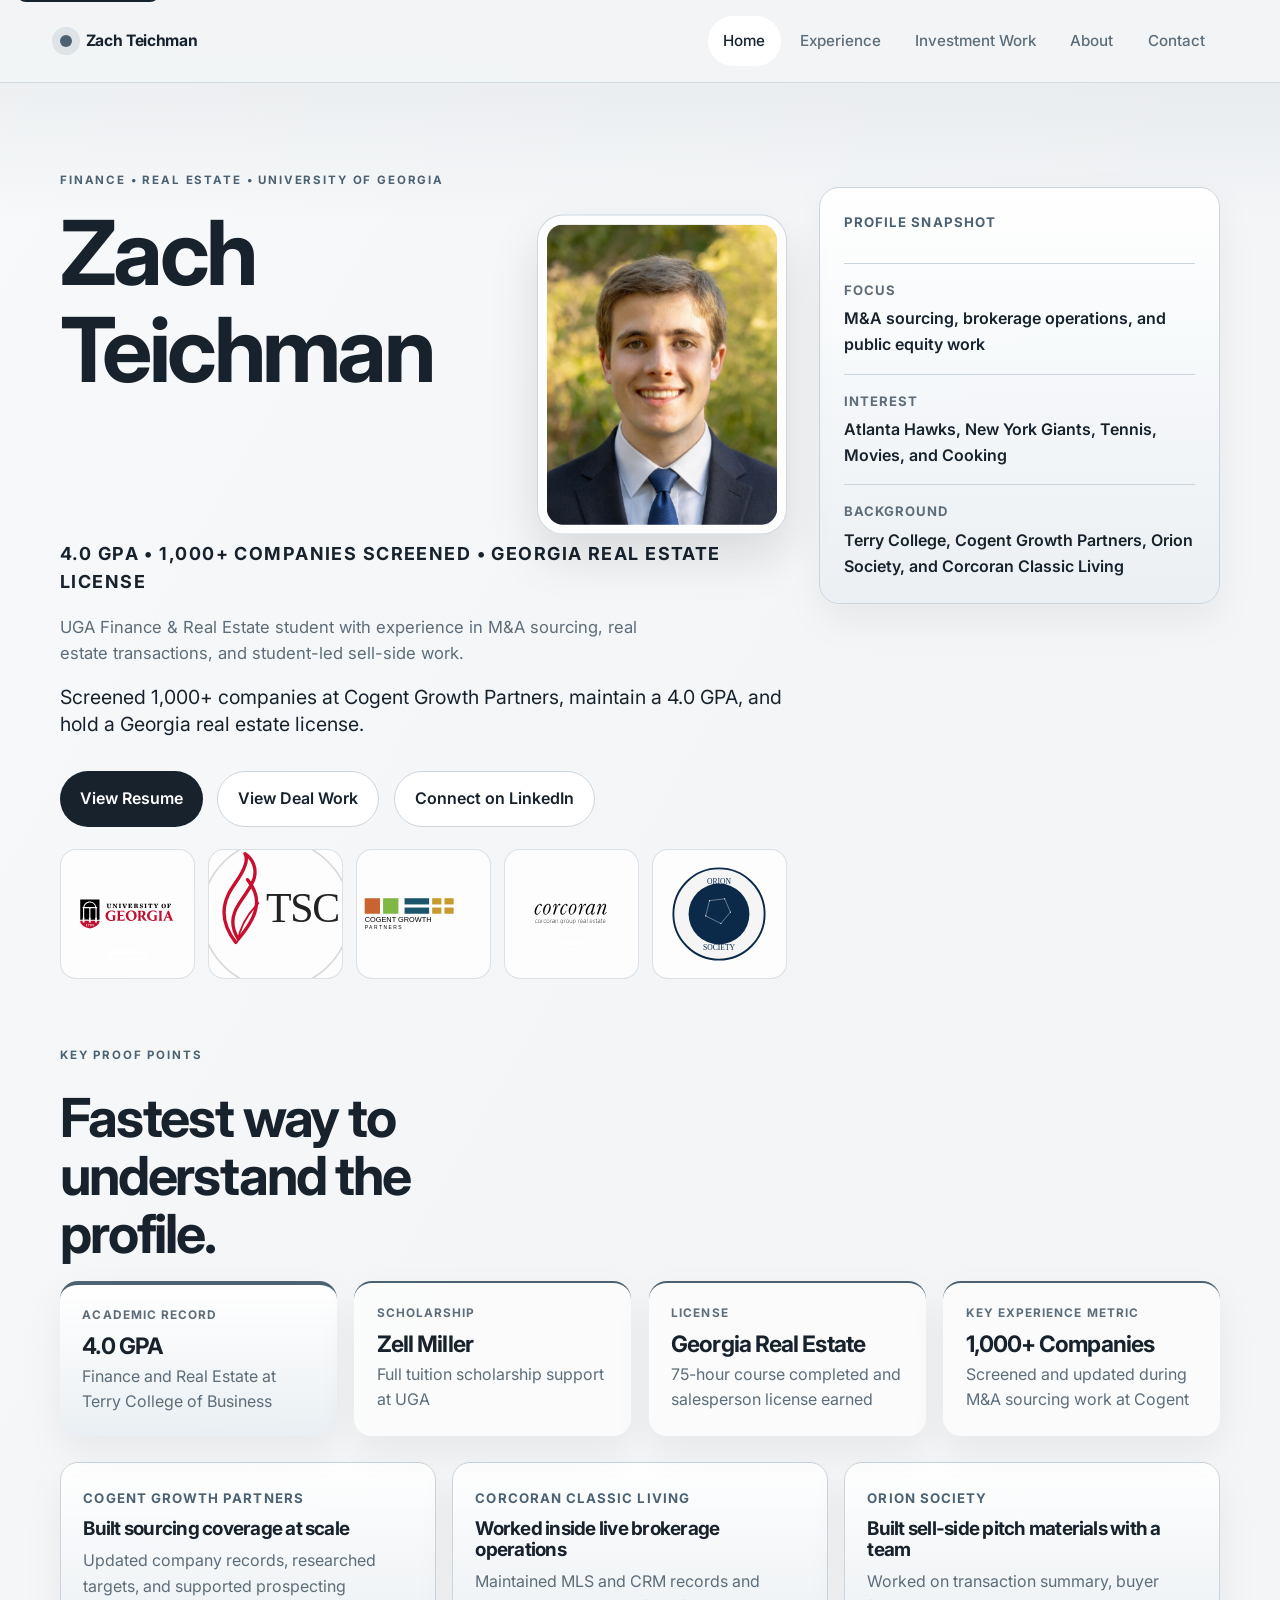
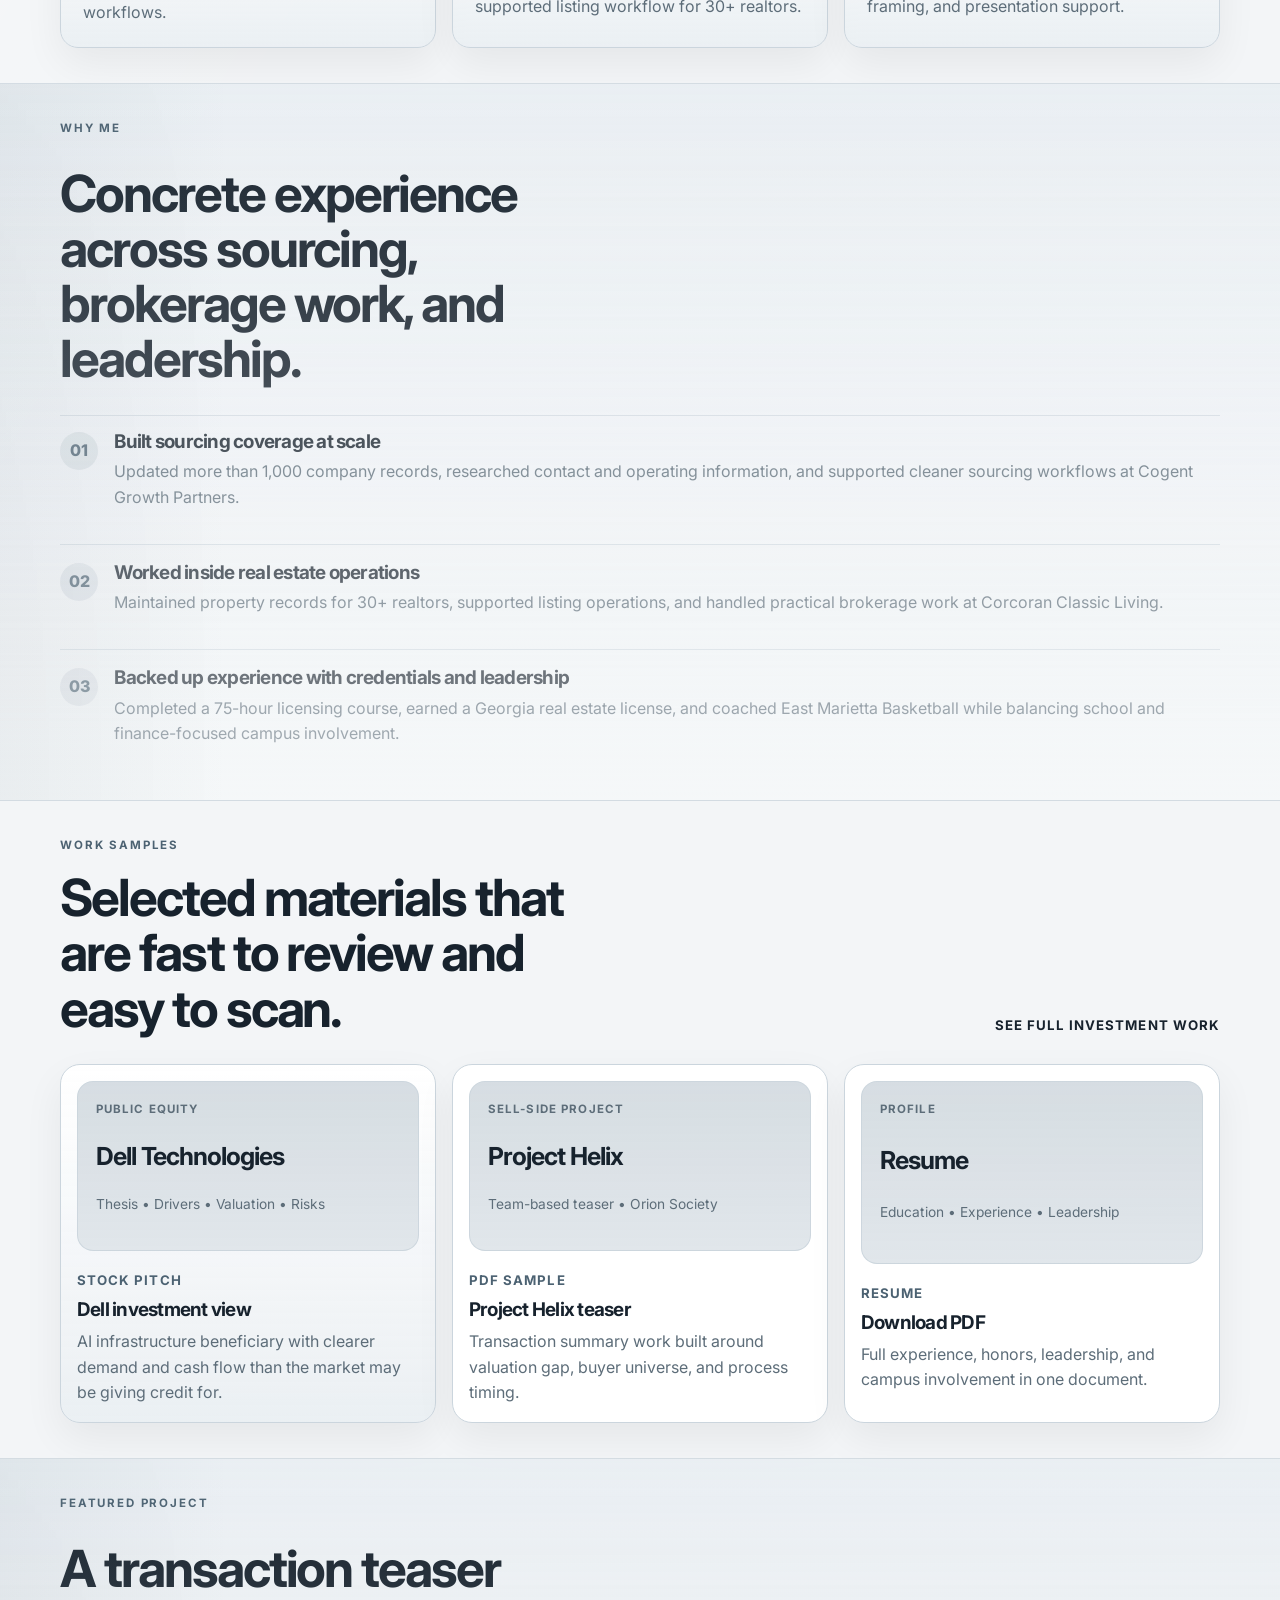
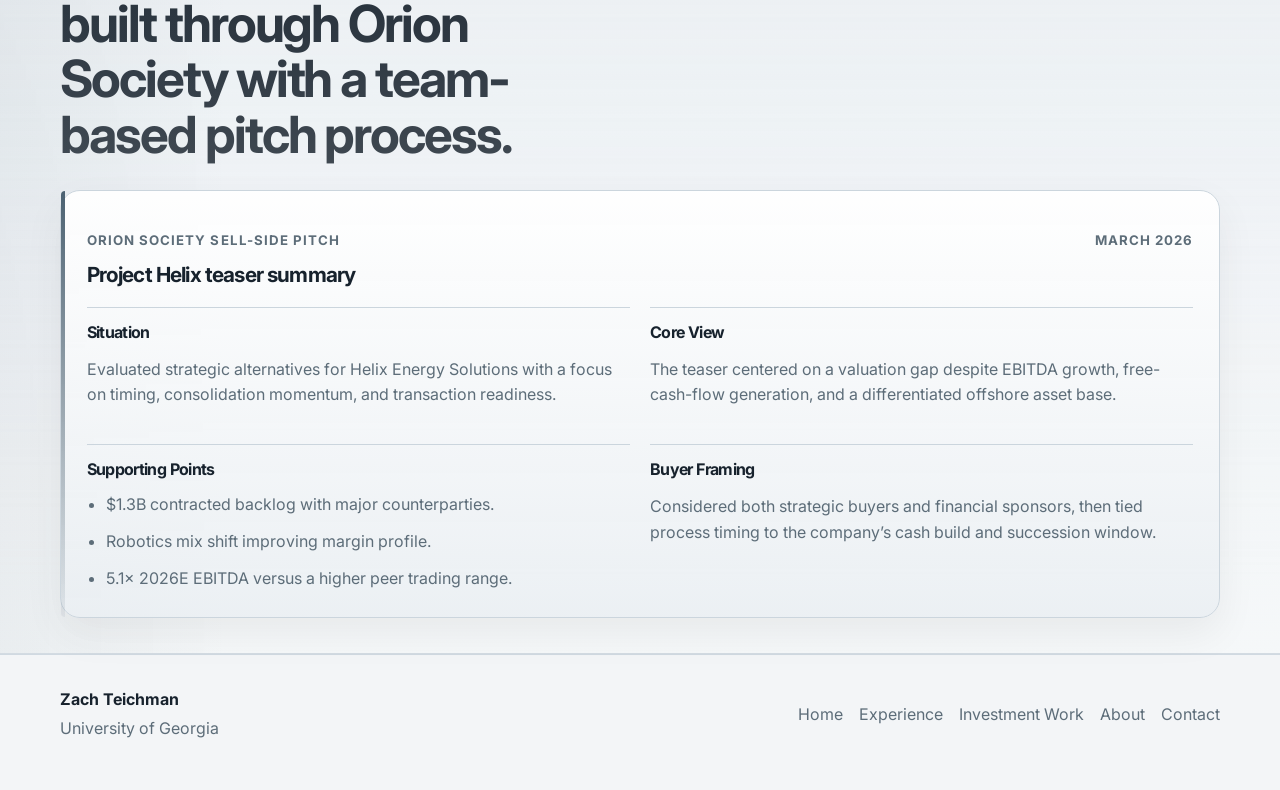
==== commit 596316e4: "Update resume PDF" ====
--- a/index.html
+++ b/index.html
@@ -90,6 +90,9 @@
                 <img src="assets/logos/uga.svg" alt="University of Georgia logo" class="logo-image logo-image-uga" />
               </div>
               <div class="logo-chip logo-chip-image">
+                <img src="assets/logos/terry-student-consulting.svg" alt="Terry Student Consulting logo" class="logo-image logo-image-tsc" />
+              </div>
+              <div class="logo-chip logo-chip-image">
                 <img src="assets/logos/cogent-growth-partners.svg" alt="Cogent Growth Partners logo" class="logo-image logo-image-cogent" />
               </div>
               <div class="logo-chip logo-chip-image">
--- a/styles.css
+++ b/styles.css
@@ -262,7 +262,7 @@
 
 .logo-strip {
   display: grid;
-  grid-template-columns: repeat(4, minmax(0, 1fr));
+  grid-template-columns: repeat(5, minmax(0, 1fr));
   gap: 0.8rem;
   margin-top: 1.35rem;
 }
@@ -321,6 +321,12 @@
   transform: scale(2.35);
 }
 
+.logo-image-tsc {
+  max-width: 104px;
+  max-height: 104px;
+  transform: scale(1.45);
+}
+
 .logo-image-cogent {
   max-width: 182px;
   max-height: 54px;
@@ -334,9 +340,9 @@
 }
 
 .logo-image-orion {
-  max-width: 74px;
-  max-height: 74px;
-  transform: scale(1.4);
+  max-width: 72px;
+  max-height: 72px;
+  transform: scale(1.32);
 }
 
 .button {
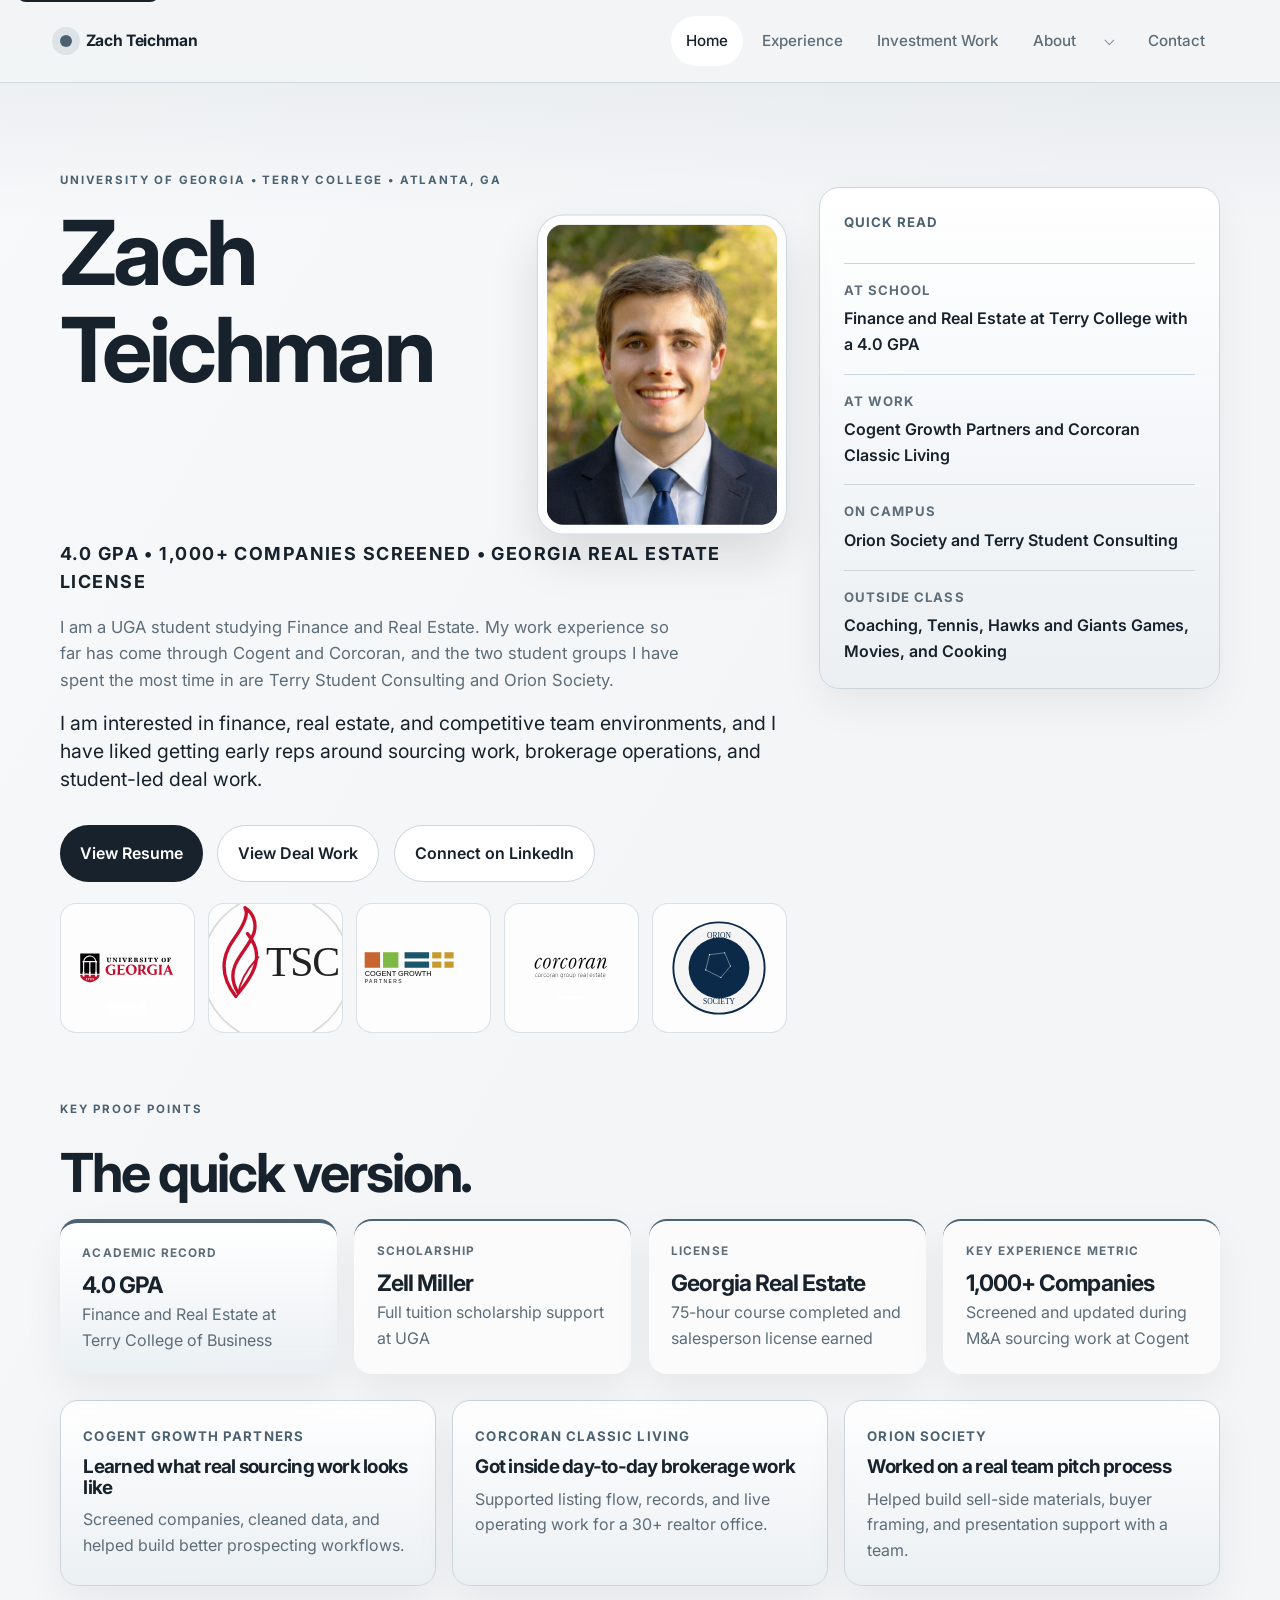
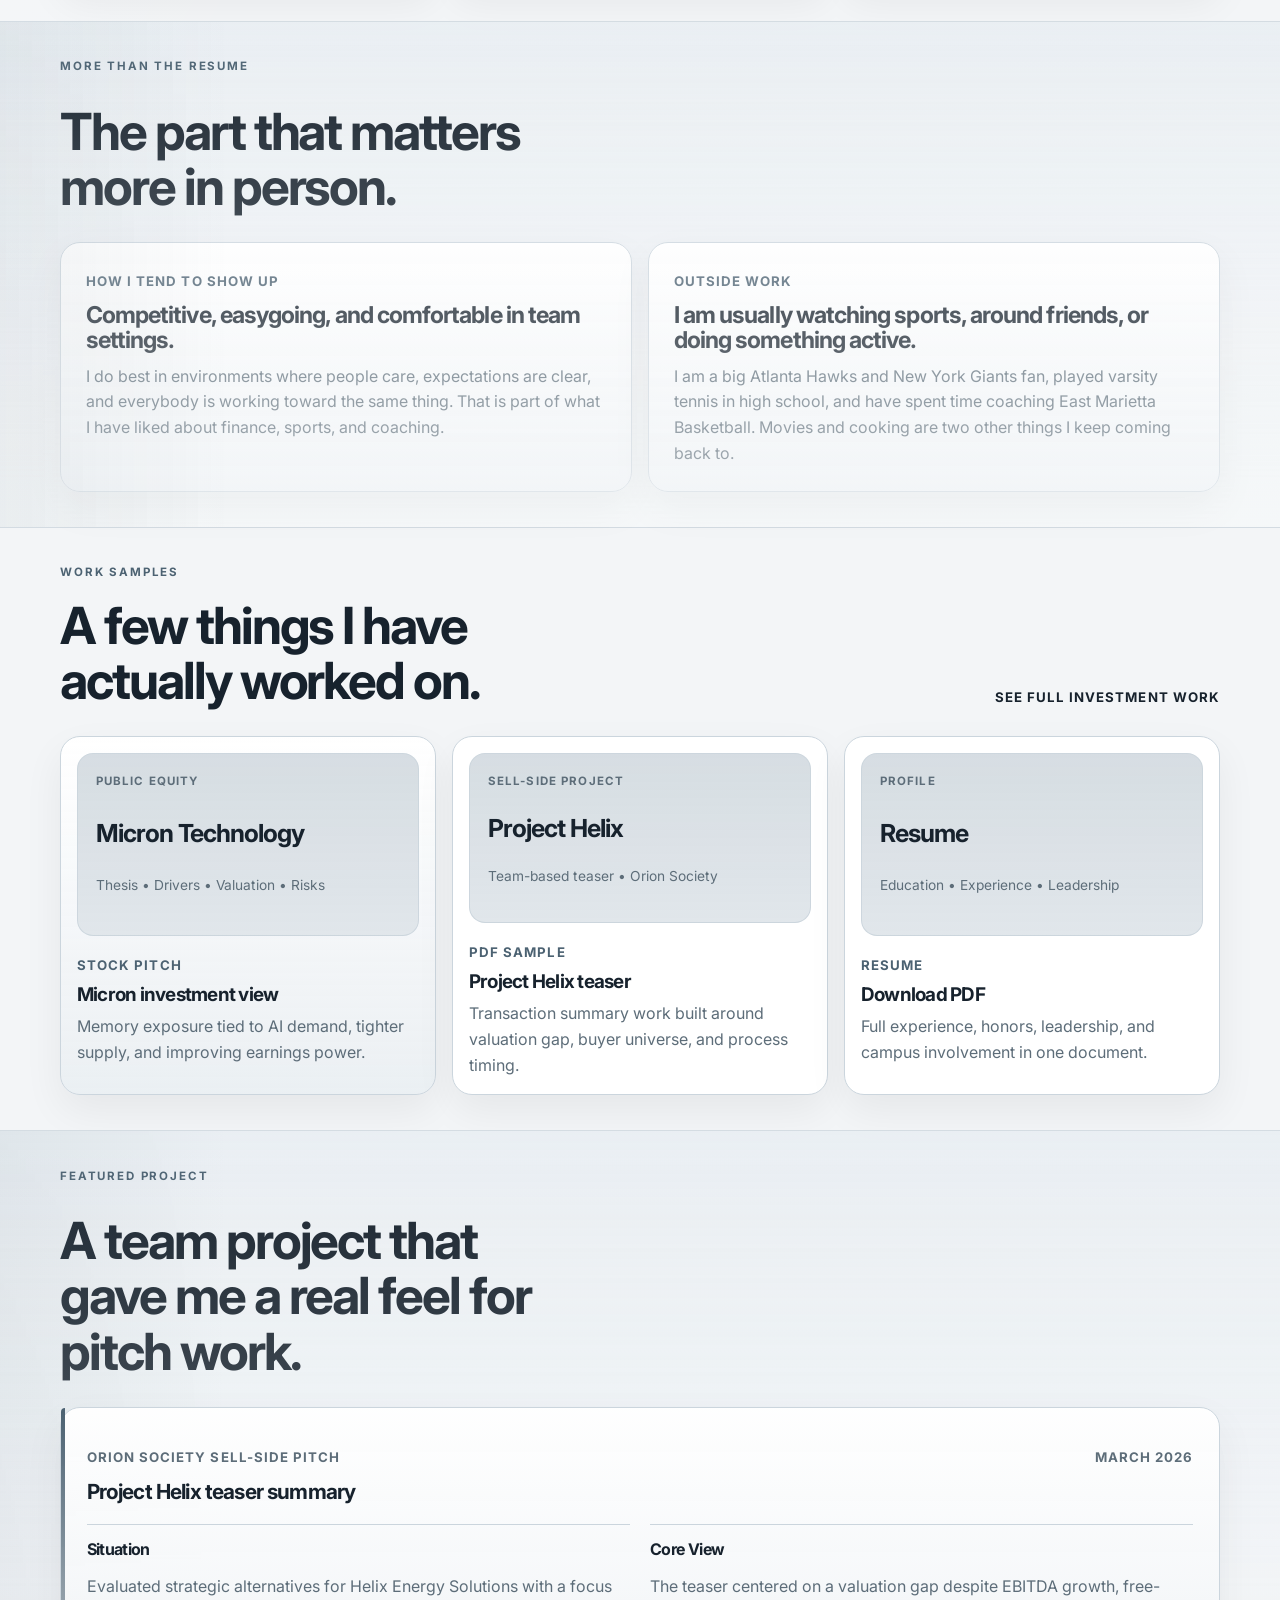
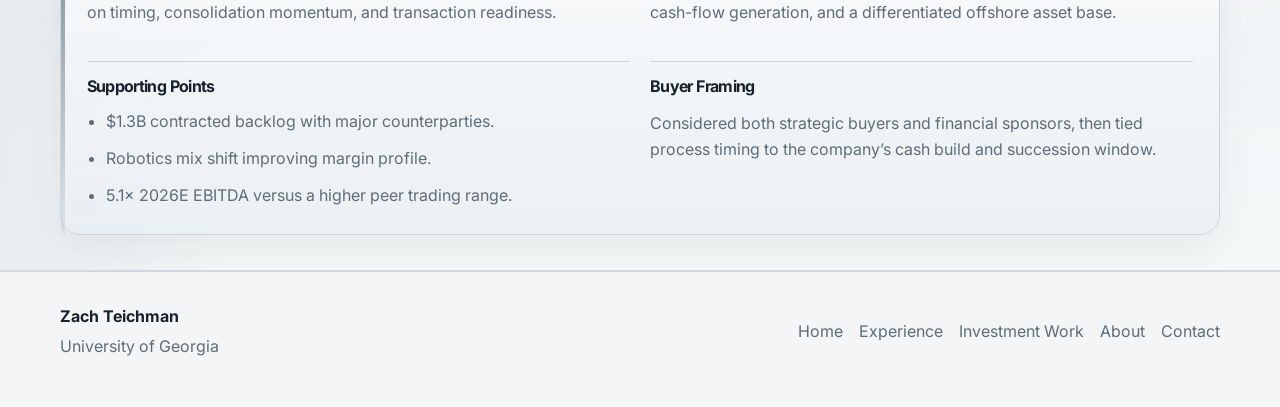
==== commit d98f05eb: "Adjust outside class text casing" ====
--- a/index.html
+++ b/index.html
@@ -6,7 +6,7 @@
     <title>Zach Teichman</title>
     <meta
       name="description"
-      content="Personal portfolio for Zach Teichman, an aspiring investment banking analyst focused on finance, real estate, and structured investment analysis."
+      content="Personal website for Zach Teichman, a University of Georgia student studying finance and real estate with experience across M&A sourcing, real estate, and student-led deal work."
     />
     <link rel="preconnect" href="https://fonts.googleapis.com" />
     <link rel="preconnect" href="https://fonts.gstatic.com" crossorigin />
@@ -41,7 +41,18 @@
           <a href="index.html">Home</a>
           <a href="experience.html">Experience</a>
           <a href="investment-work.html">Investment Work</a>
-          <a href="about.html">About</a>
+          <div class="nav-group">
+            <div class="nav-parent-row">
+              <a href="about.html" class="nav-parent">About</a>
+              <button class="nav-subtoggle" type="button" aria-expanded="false" aria-label="Open about pages"></button>
+            </div>
+            <div class="nav-dropdown" aria-label="About sections">
+              <a href="sports.html">Sports</a>
+              <a href="tennis.html">Tennis</a>
+              <a href="coaching.html">Coaching</a>
+              <a href="buffalo-chicken.html">Buffalo Chicken</a>
+            </div>
+          </div>
           <a href="contact.html">Contact</a>
         </nav>
       </div>
@@ -51,7 +62,7 @@
       <section class="hero reveal-section">
         <div class="container hero-grid">
           <div class="hero-copy">
-            <p class="eyebrow">Finance • Real Estate • University of Georgia</p>
+            <p class="eyebrow">University of Georgia • Terry College • Atlanta, GA</p>
             <div class="hero-name-row">
               <h1>Zach Teichman</h1>
               <img
@@ -65,12 +76,15 @@
             </div>
             <p class="hero-title">4.0 GPA • 1,000+ Companies Screened • Georgia Real Estate License</p>
             <p class="hero-subtitle">
-              UGA Finance &amp; Real Estate student with experience in M&amp;A sourcing,
-              real estate transactions, and student-led sell-side work.
+              I am a UGA student studying Finance and Real Estate. My work
+              experience so far has come through Cogent and Corcoran, and the two
+              student groups I have spent the most time in are Terry Student
+              Consulting and Orion Society.
             </p>
             <p class="hero-value">
-              Screened 1,000+ companies at Cogent Growth Partners, maintain a 4.0
-              GPA, and hold a Georgia real estate license.
+              I am interested in finance, real estate, and competitive team
+              environments, and I have liked getting early reps around sourcing
+              work, brokerage operations, and student-led deal work.
             </p>
             <div class="hero-actions">
               <a class="button button-primary" href="ZachTeichman_Resume.pdf" target="_blank" rel="noreferrer"
@@ -105,19 +119,23 @@
           </div>
           <aside class="hero-panel">
             <div class="snapshot-shell">
-              <div class="panel-label">Profile Snapshot</div>
+              <div class="panel-label">Quick Read</div>
               <dl class="metric-list">
                 <div>
-                  <dt>Focus</dt>
-                  <dd>M&amp;A sourcing, brokerage operations, and public equity work</dd>
+                  <dt>At School</dt>
+                  <dd>Finance and Real Estate at Terry College with a 4.0 GPA</dd>
                 </div>
                 <div>
-                  <dt>Interest</dt>
-                  <dd>Atlanta Hawks, New York Giants, Tennis, Movies, and Cooking</dd>
+                  <dt>At Work</dt>
+                  <dd>Cogent Growth Partners and Corcoran Classic Living</dd>
                 </div>
                 <div>
-                  <dt>Background</dt>
-                  <dd>Terry College, Cogent Growth Partners, Orion Society, and Corcoran Classic Living</dd>
+                  <dt>On Campus</dt>
+                  <dd>Orion Society and Terry Student Consulting</dd>
+                </div>
+                <div>
+                  <dt>Outside Class</dt>
+                  <dd>Coaching, Tennis, Hawks and Giants Games, Movies, and Cooking</dd>
                 </div>
               </dl>
             </div>
@@ -129,7 +147,7 @@
         <div class="container">
           <div class="proof-headline">
             <p class="eyebrow">Key Proof Points</p>
-            <h2>Fastest way to understand the profile.</h2>
+            <h2>The quick version.</h2>
           </div>
           <div class="proof-strip proof-strip-prominent">
             <div class="proof-item proof-item-feature">
@@ -156,18 +174,18 @@
           <div class="experience-strip">
             <article class="experience-strip-card">
               <span class="info-kicker">Cogent Growth Partners</span>
-              <h3>Built sourcing coverage at scale</h3>
-              <p>Updated company records, researched targets, and supported prospecting workflows.</p>
+              <h3>Learned what real sourcing work looks like</h3>
+              <p>Screened companies, cleaned data, and helped build better prospecting workflows.</p>
             </article>
             <article class="experience-strip-card">
               <span class="info-kicker">Corcoran Classic Living</span>
-              <h3>Worked inside live brokerage operations</h3>
-              <p>Maintained MLS and CRM records and supported listing workflow for 30+ realtors.</p>
+              <h3>Got inside day-to-day brokerage work</h3>
+              <p>Supported listing flow, records, and live operating work for a 30+ realtor office.</p>
             </article>
             <article class="experience-strip-card">
               <span class="info-kicker">Orion Society</span>
-              <h3>Built sell-side pitch materials with a team</h3>
-              <p>Worked on transaction summary, buyer framing, and presentation support.</p>
+              <h3>Worked on a real team pitch process</h3>
+              <p>Helped build sell-side materials, buyer framing, and presentation support with a team.</p>
             </article>
           </div>
         </div>
@@ -176,42 +194,28 @@
       <section class="section section-alt reveal-section">
         <div class="container">
           <div class="section-heading">
-            <p class="eyebrow">Why Me</p>
-            <h2>Concrete experience across sourcing, brokerage work, and leadership.</h2>
-          </div>
-          <div class="credentials-list">
-            <article class="credential-row">
-              <div class="feature-index">01</div>
-              <div>
-                <h3>Built sourcing coverage at scale</h3>
-                <p>
-                  Updated more than 1,000 company records, researched contact and
-                  operating information, and supported cleaner sourcing workflows at
-                  Cogent Growth Partners.
-                </p>
-              </div>
-            </article>
-            <article class="credential-row">
-              <div class="feature-index">02</div>
-              <div>
-                <h3>Worked inside real estate operations</h3>
-                <p>
-                  Maintained property records for 30+ realtors, supported listing
-                  operations, and handled practical brokerage work at Corcoran
-                  Classic Living.
-                </p>
-              </div>
-            </article>
-            <article class="credential-row">
-              <div class="feature-index">03</div>
-              <div>
-                <h3>Backed up experience with credentials and leadership</h3>
-                <p>
-                  Completed a 75-hour licensing course, earned a Georgia real
-                  estate license, and coached East Marietta Basketball while
-                  balancing school and finance-focused campus involvement.
-                </p>
-              </div>
+            <p class="eyebrow">More Than The Resume</p>
+            <h2>The part that matters more in person.</h2>
+          </div>
+          <div class="personality-grid">
+            <article class="personality-card">
+              <span class="info-kicker">How I Tend To Show Up</span>
+              <h3>Competitive, easygoing, and comfortable in team settings.</h3>
+              <p>
+                I do best in environments where people care, expectations are
+                clear, and everybody is working toward the same thing. That is part
+                of what I have liked about finance, sports, and coaching.
+              </p>
+            </article>
+            <article class="personality-card">
+              <span class="info-kicker">Outside Work</span>
+              <h3>I am usually watching sports, around friends, or doing something active.</h3>
+              <p>
+                I am a big Atlanta Hawks and New York Giants fan, played varsity
+                tennis in high school, and have spent time coaching East Marietta
+                Basketball. Movies and cooking are two other things I keep coming
+                back to.
+              </p>
             </article>
           </div>
         </div>
@@ -222,7 +226,7 @@
           <div class="section-heading section-heading-inline">
             <div>
               <p class="eyebrow">Work Samples</p>
-              <h2>Selected materials that are fast to review and easy to scan.</h2>
+              <h2>A few things I have actually worked on.</h2>
             </div>
             <a class="text-link" href="investment-work.html">See full investment work</a>
           </div>
@@ -230,13 +234,13 @@
             <a class="sample-card sample-card-primary" href="investment-work.html">
               <div class="sample-thumb">
                 <span>PUBLIC EQUITY</span>
-                <strong>Dell Technologies</strong>
+                <strong>Micron Technology</strong>
                 <small>Thesis • Drivers • Valuation • Risks</small>
               </div>
               <div class="sample-body">
                 <span class="info-kicker">Stock Pitch</span>
-                <h3>Dell investment view</h3>
-                <p>AI infrastructure beneficiary with clearer demand and cash flow than the market may be giving credit for.</p>
+                <h3>Micron investment view</h3>
+                <p>Memory exposure tied to AI demand, tighter supply, and improving earnings power.</p>
               </div>
             </a>
             <a class="sample-card" href="ProjectHelix_OrionSociety.pdf" target="_blank" rel="noreferrer">
@@ -271,7 +275,7 @@
         <div class="container">
           <div class="section-heading">
             <p class="eyebrow">Featured Project</p>
-            <h2>A transaction teaser built through Orion Society with a team-based pitch process.</h2>
+            <h2>A team project that gave me a real feel for pitch work.</h2>
           </div>
           <article class="analysis-card feature-project-card">
             <div class="analysis-header">
--- a/styles.css
+++ b/styles.css
@@ -137,6 +137,92 @@
   transition: color 180ms ease, background-color 180ms ease;
 }
 
+.nav-group {
+  position: relative;
+}
+
+.nav-parent-row {
+  display: inline-flex;
+  align-items: center;
+}
+
+.nav-parent {
+  display: inline-flex;
+  align-items: center;
+  border-radius: 999px 0 0 999px;
+}
+
+.nav-subtoggle {
+  display: inline-flex;
+  align-items: center;
+  justify-content: center;
+  width: 2.35rem;
+  min-height: 46px;
+  padding: 0;
+  border: 0;
+  border-radius: 0 999px 999px 0;
+  background: transparent;
+  color: var(--muted);
+  cursor: pointer;
+  transition: color 180ms ease, background-color 180ms ease;
+}
+
+.nav-subtoggle::before {
+  content: "";
+  width: 0.42rem;
+  height: 0.42rem;
+  border-right: 1.5px solid currentColor;
+  border-bottom: 1.5px solid currentColor;
+  transform: translateY(-0.08rem) rotate(45deg);
+  opacity: 0.75;
+}
+
+.nav-dropdown {
+  position: absolute;
+  top: calc(100% + 0.45rem);
+  left: 0;
+  min-width: 180px;
+  display: grid;
+  gap: 0.2rem;
+  padding: 0.45rem;
+  border: 1px solid var(--line);
+  border-radius: 16px;
+  background: rgba(255, 255, 255, 0.98);
+  box-shadow: var(--shadow);
+  opacity: 0;
+  pointer-events: none;
+  transform: translateY(6px);
+  transition: opacity 180ms ease, transform 180ms ease;
+}
+
+.nav-dropdown a {
+  padding: 0.72rem 0.85rem;
+  border-radius: 12px;
+  font-size: 0.9rem;
+}
+
+.nav-group:hover .nav-dropdown,
+.nav-group:focus-within .nav-dropdown,
+.nav-group.is-open .nav-dropdown {
+  opacity: 1;
+  pointer-events: auto;
+  transform: translateY(0);
+}
+
+.nav-group:hover .nav-subtoggle,
+.nav-group:focus-within .nav-subtoggle,
+.nav-group.is-open .nav-subtoggle,
+.nav-group:hover .nav-parent,
+.nav-group:focus-within .nav-parent,
+.nav-group.is-open .nav-parent {
+  color: var(--text);
+  background: var(--surface);
+}
+
+.nav-group.is-open .nav-subtoggle::before {
+  transform: translateY(0.04rem) rotate(225deg);
+}
+
 .site-nav a:hover,
 .site-nav a:focus-visible,
 .site-nav a.is-active {
@@ -673,6 +759,34 @@
   border-top: 1px solid rgba(203, 213, 221, 0.8);
 }
 
+.personality-grid {
+  display: grid;
+  grid-template-columns: repeat(2, minmax(0, 1fr));
+  gap: 1rem;
+}
+
+.personality-card {
+  padding: 1.55rem;
+  border: 1px solid var(--line);
+  border-radius: var(--radius);
+  background: linear-gradient(180deg, rgba(255, 255, 255, 0.94), rgba(233, 238, 242, 0.82));
+  box-shadow: var(--shadow);
+}
+
+.personality-card h3 {
+  margin-top: 0.55rem;
+  font-size: 1.45rem;
+}
+
+.personality-card p {
+  margin: 0.7rem 0 0;
+  color: var(--muted);
+}
+
+.compact-heading {
+  margin-bottom: 1.15rem;
+}
+
 .credential-row {
   display: grid;
   grid-template-columns: auto minmax(0, 1fr);
@@ -909,6 +1023,70 @@
 
 .about-photo-block {
   margin-bottom: 1.5rem;
+}
+
+.interest-links {
+  margin-top: 2rem;
+}
+
+.interest-link-grid,
+.campus-grid {
+  display: grid;
+  grid-template-columns: repeat(3, minmax(0, 1fr));
+  gap: 1rem;
+}
+
+.interest-link-card,
+.campus-card,
+.photo-story-card {
+  display: block;
+  padding: 1.4rem;
+  border: 1px solid var(--line);
+  border-radius: 18px;
+  background: linear-gradient(180deg, rgba(255, 255, 255, 0.94), rgba(233, 238, 242, 0.82));
+  box-shadow: var(--shadow);
+}
+
+.interest-link-card h3,
+.campus-card h3 {
+  margin-top: 0.5rem;
+  font-size: 1.18rem;
+}
+
+.interest-link-card p,
+.campus-card p,
+.photo-story-card p {
+  margin: 0.55rem 0 0;
+  color: var(--muted);
+}
+
+.interest-link-card {
+  transition: transform 220ms ease, box-shadow 220ms ease;
+}
+
+.interest-link-card:hover,
+.interest-link-card:focus-visible {
+  transform: translateY(-2px);
+  box-shadow: 0 20px 46px rgba(20, 20, 20, 0.09);
+}
+
+.photo-story {
+  margin-top: 1.4rem;
+}
+
+.interest-photo-placeholder {
+  display: flex;
+  align-items: flex-end;
+  min-height: 200px;
+  margin-top: 1rem;
+  padding: 1rem;
+  border: 1px dashed var(--line);
+  border-radius: 14px;
+  background:
+    linear-gradient(180deg, rgba(76, 98, 114, 0.12), rgba(23, 34, 45, 0.03)),
+    var(--surface-alt);
+  color: var(--muted);
+  font-weight: 500;
 }
 
 .about-photo-card {
@@ -1131,6 +1309,9 @@
   .credibility-layout,
   .featured-work-layout,
   .pitch-banner,
+  .interest-link-grid,
+  .campus-grid,
+  .personality-grid,
   .sample-grid {
     grid-template-columns: 1fr;
   }
@@ -1190,6 +1371,60 @@
     border-radius: 12px;
   }
 
+  .nav-group {
+    width: 100%;
+  }
+
+  .nav-parent-row {
+    width: 100%;
+  }
+
+  .nav-parent {
+    width: 100%;
+    border-radius: 12px 0 0 12px;
+  }
+
+  .nav-subtoggle {
+    min-height: 100%;
+    border-radius: 0 12px 12px 0;
+  }
+
+  .nav-dropdown {
+    position: static;
+    min-width: 0;
+    margin-top: 0.25rem;
+    padding: 0.3rem 0 0 0.85rem;
+    border: 0;
+    border-left: 1px solid var(--line);
+    border-radius: 0;
+    background: transparent;
+    box-shadow: none;
+    opacity: 0;
+    max-height: 0;
+    overflow: hidden;
+    pointer-events: none;
+    transform: none;
+    transition: max-height 180ms ease, opacity 180ms ease;
+  }
+
+  .nav-group:hover .nav-dropdown,
+  .nav-group:focus-within .nav-dropdown {
+    opacity: 0;
+    max-height: 0;
+    pointer-events: none;
+  }
+
+  .nav-group.is-open .nav-dropdown {
+    opacity: 1;
+    max-height: 220px;
+    pointer-events: auto;
+  }
+
+  .nav-dropdown a {
+    padding: 0.6rem 0.7rem;
+    font-size: 0.88rem;
+  }
+
   .nav-toggle {
     display: inline-flex;
   }
